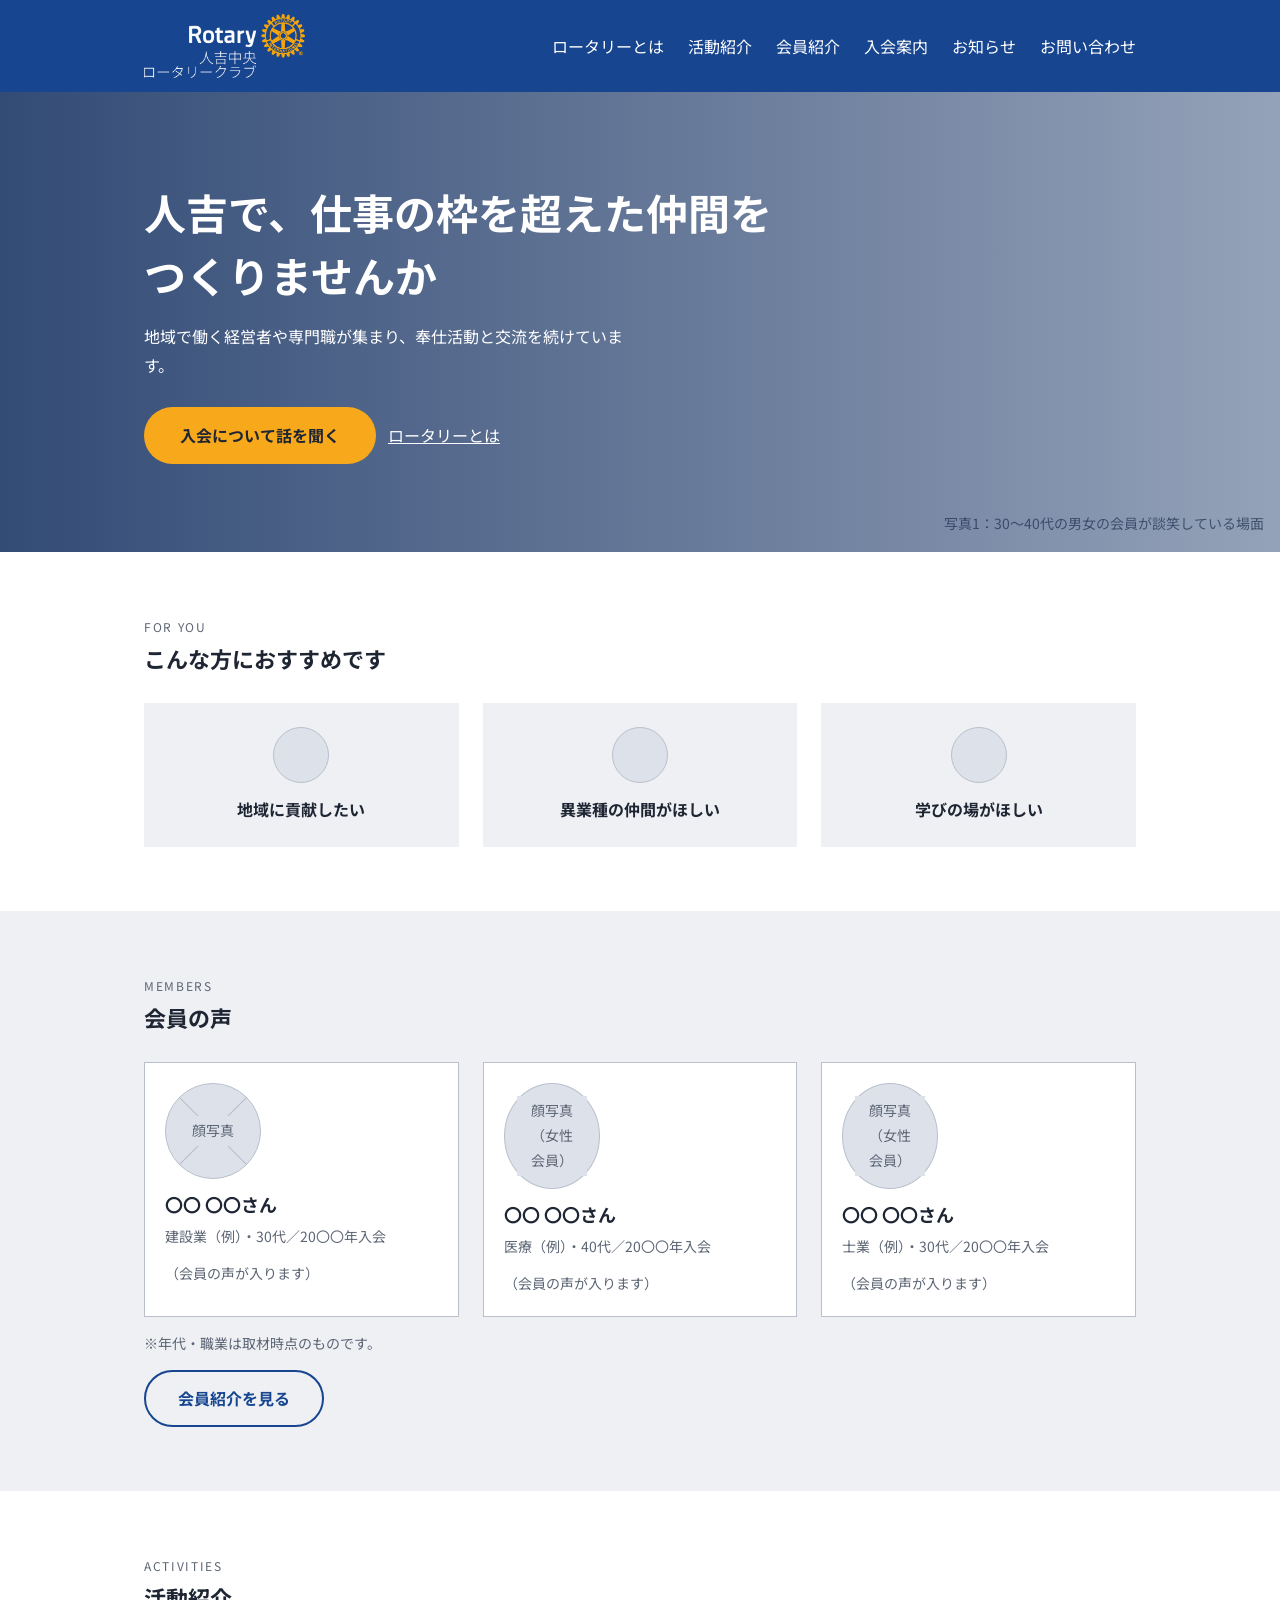
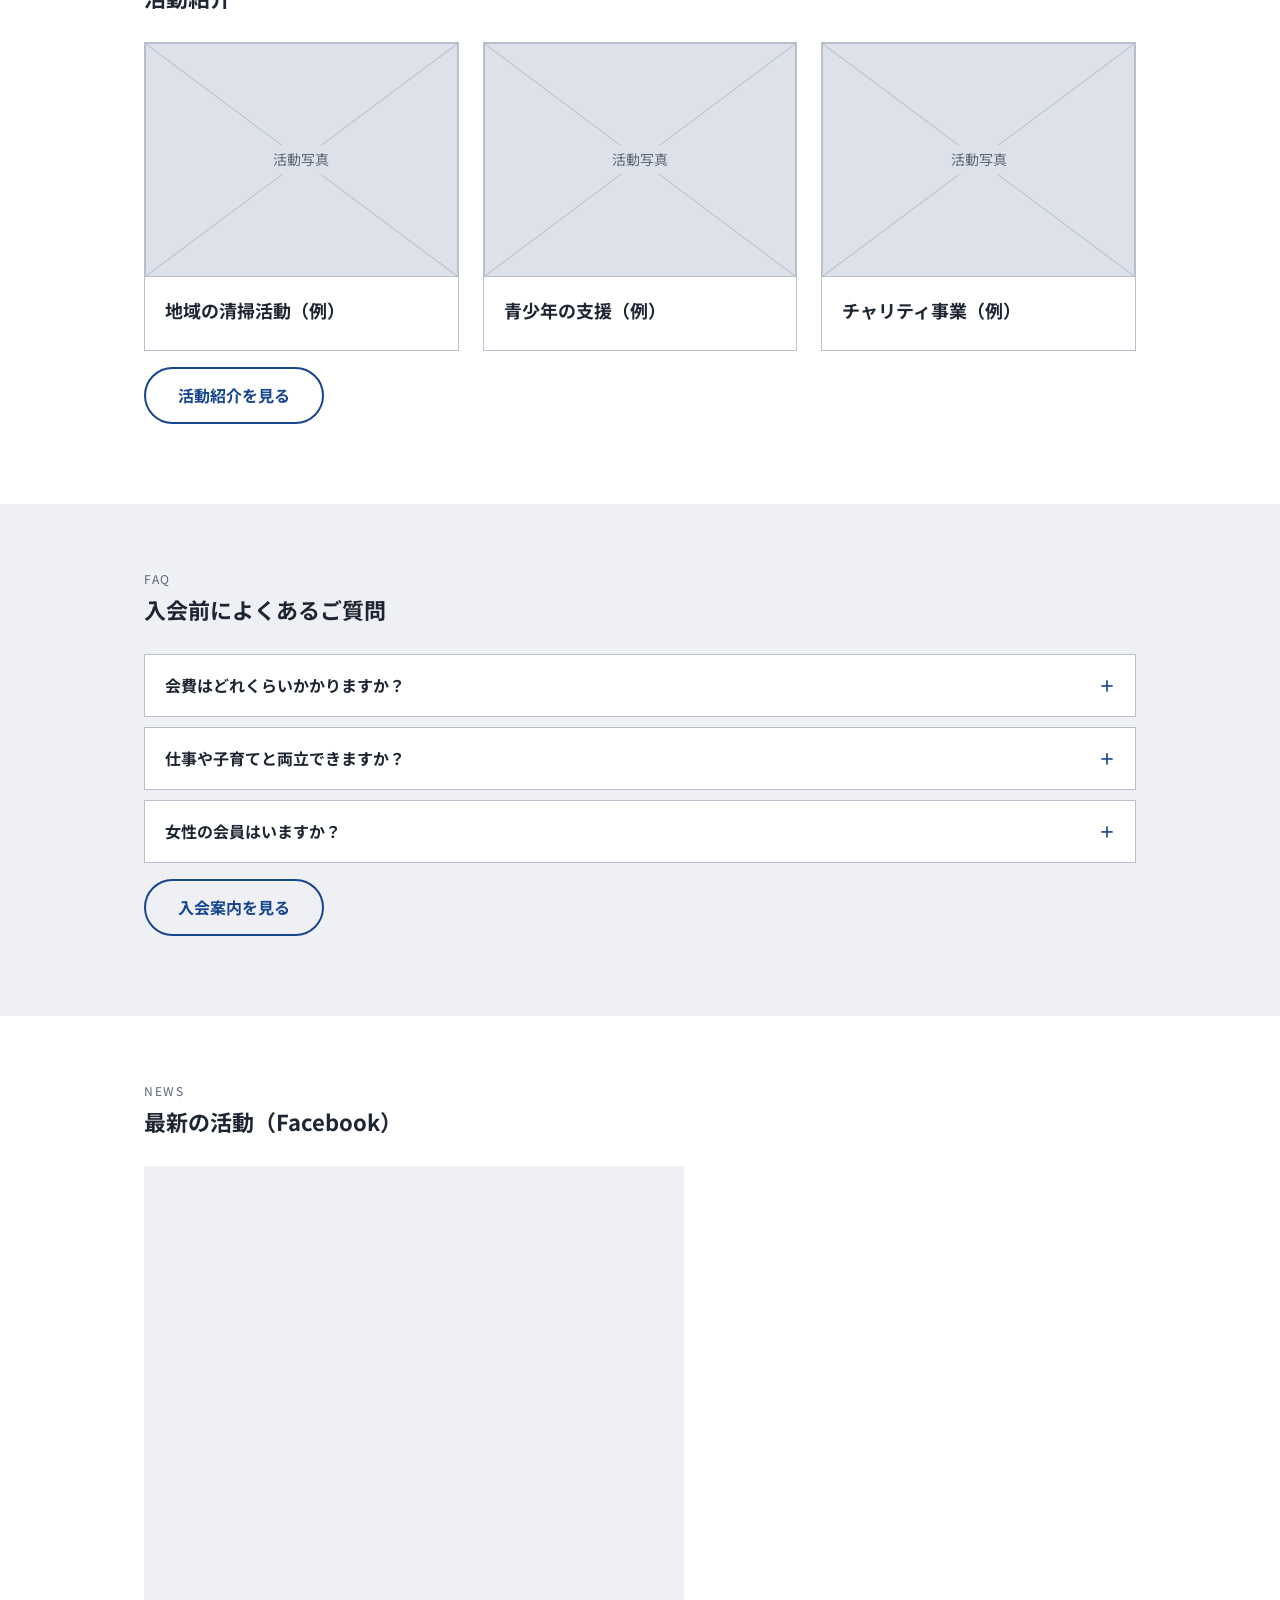
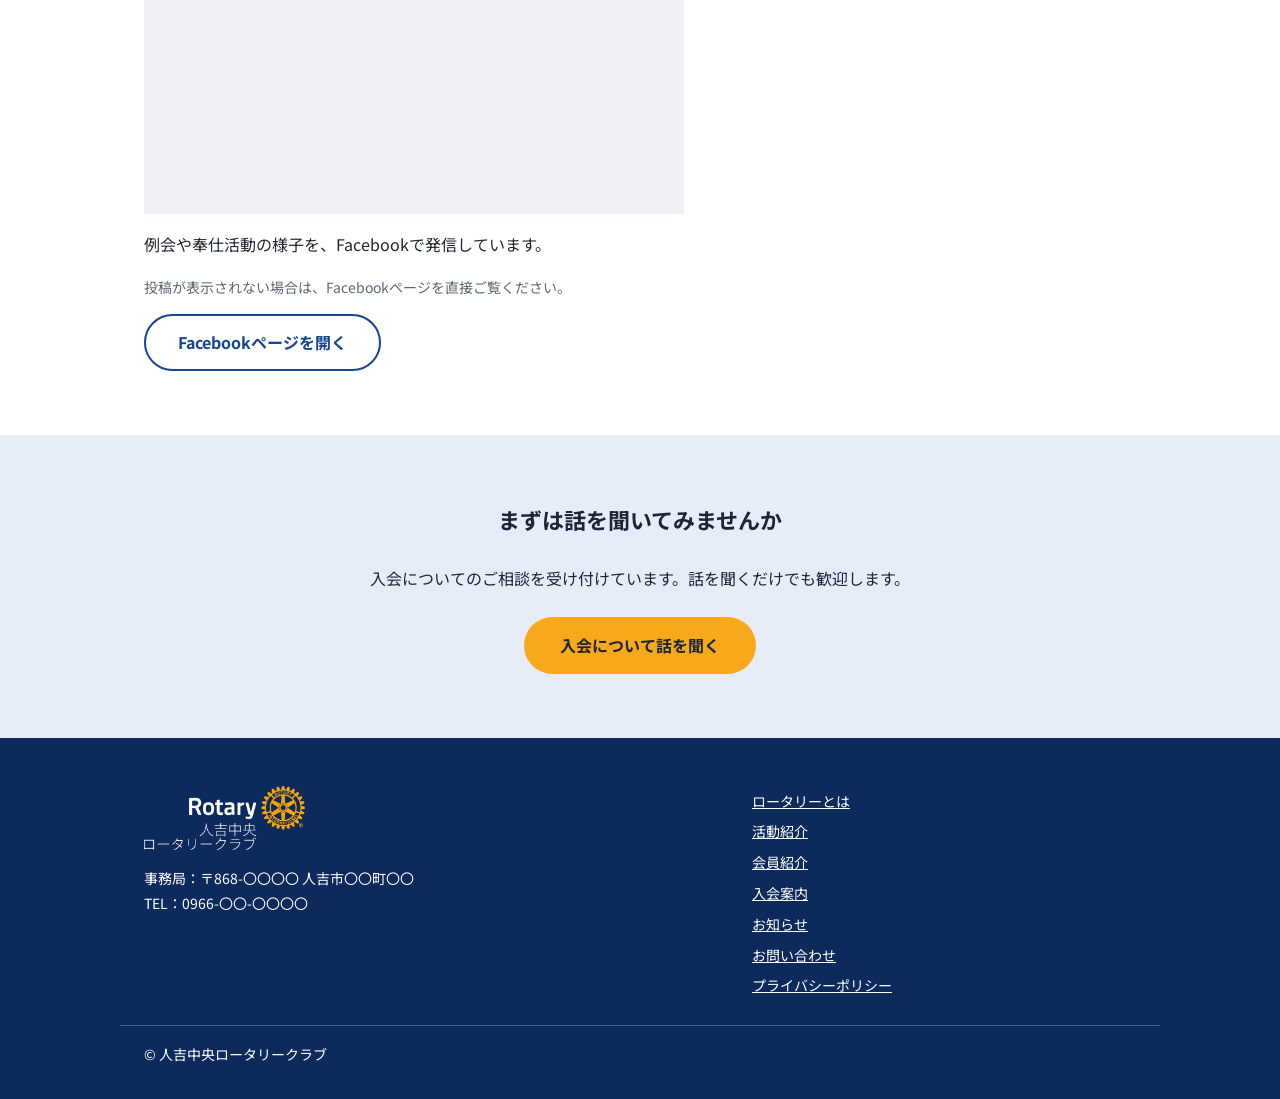
==== hitoyoshi-rotary-site/index.html @ 7cb8c3c6 "Add files via upload" ====
<!DOCTYPE html>
<html lang="ja"><head><meta charset="utf-8"><meta name="viewport" content="width=device-width, initial-scale=1">
<title>人吉で、仕事の枠を超えた仲間を｜人吉中央ロータリークラブ</title>
<link rel="preconnect" href="https://fonts.googleapis.com"><link rel="preconnect" href="https://fonts.gstatic.com" crossorigin>
<link href="https://fonts.googleapis.com/css2?family=Noto+Sans+JP:wght@400;500;700&display=swap" rel="stylesheet">
<link rel="stylesheet" href="css/style.css"></head>
<body class="hs">
<header><div class="wrap"><a class="logo" href="index.html" aria-label="人吉中央ロータリークラブ トップへ"><img src="assets/logo.png" alt="人吉中央ロータリークラブ（Rotary）"></a>
<button class="mb" aria-expanded="false" aria-controls="gn">メニュー</button>
<nav class="gnav" id="gn" aria-label="メインメニュー"><ul><li><a href="about.html">ロータリーとは</a></li><li><a href="activities.html">活動紹介</a></li><li><a href="members.html">会員紹介</a></li><li><a href="join.html">入会案内</a></li><li><a href="news.html">お知らせ</a></li><li><a href="contact.html">お問い合わせ</a></li></ul></nav></div></header>
<main>
<section class="hero" style="padding:0"><div class="slide on" role="img" aria-label="写真1：30〜40代の男女の会員が談笑している場面">写真1：30〜40代の男女の会員が談笑している場面</div><div class="slide" role="img" aria-label="写真2：地域の奉仕活動に取り組む会員">写真2：地域の奉仕活動に取り組む会員</div><div class="slide" role="img" aria-label="写真3：女性会員が例会で話している場面">写真3：女性会員が例会で話している場面</div><div class="wrap"><h1>人吉で、仕事の枠を超えた仲間をつくりませんか</h1><p>地域で働く経営者や専門職が集まり、奉仕活動と交流を続けています。</p><a class="btn" href="contact.html">入会について話を聞く</a><a class="lk" href="about.html">ロータリーとは</a></div></section>
<section><div class="wrap"><p class="lb">FOR YOU</p><h2>こんな方におすすめです</h2><div class="grid g3 tc"><div class="box"><span class="ico" aria-hidden="true"></span><b>地域に貢献したい</b></div><div class="box"><span class="ico" aria-hidden="true"></span><b>異業種の仲間がほしい</b></div><div class="box"><span class="ico" aria-hidden="true"></span><b>学びの場がほしい</b></div></div></div></section>
<section class="alt"><div class="wrap"><p class="lb">MEMBERS</p><h2>会員の声</h2><div class="grid g3"><article class="card"><div class="in"><div style="width:96px;margin-bottom:12px"><div class="ph sq" role="img" aria-label="顔写真"><span>顔写真</span></div></div><h3>〇〇 〇〇さん</h3><p class="sub" style="margin:0 0 12px">建設業（例）・30代／20〇〇年入会</p><p class="sub" style="margin:0">（会員の声が入ります）</p></div></article><article class="card"><div class="in"><div style="width:96px;margin-bottom:12px"><div class="ph sq" role="img" aria-label="顔写真（女性会員）"><span>顔写真（女性会員）</span></div></div><h3>〇〇 〇〇さん</h3><p class="sub" style="margin:0 0 12px">医療（例）・40代／20〇〇年入会</p><p class="sub" style="margin:0">（会員の声が入ります）</p></div></article><article class="card"><div class="in"><div style="width:96px;margin-bottom:12px"><div class="ph sq" role="img" aria-label="顔写真（女性会員）"><span>顔写真（女性会員）</span></div></div><h3>〇〇 〇〇さん</h3><p class="sub" style="margin:0 0 12px">士業（例）・30代／20〇〇年入会</p><p class="sub" style="margin:0">（会員の声が入ります）</p></div></article></div><p class="sub">※年代・職業は取材時点のものです。</p><a class="btn2" href="members.html">会員紹介を見る</a></div></section>
<section><div class="wrap"><p class="lb">ACTIVITIES</p><h2>活動紹介</h2><div class="grid g3"><article class="card"><div class="ph " role="img" aria-label="活動写真"><span>活動写真</span></div><div class="in"><h3>地域の清掃活動（例）</h3></div></article><article class="card"><div class="ph " role="img" aria-label="活動写真"><span>活動写真</span></div><div class="in"><h3>青少年の支援（例）</h3></div></article><article class="card"><div class="ph " role="img" aria-label="活動写真"><span>活動写真</span></div><div class="in"><h3>チャリティ事業（例）</h3></div></article></div><p><a class="btn2" href="activities.html">活動紹介を見る</a></p></div></section>
<section class="alt"><div class="wrap"><p class="lb">FAQ</p><h2>入会前によくあるご質問</h2><details><summary>会費はどれくらいかかりますか？</summary><p>金額は<a href="join.html">入会案内</a>にまとめています。最新の金額は、お問い合わせください。</p></details><details><summary>仕事や子育てと両立できますか？</summary><p>例会は月3回以上、水曜日の12:30からです。ご家庭や仕事の都合で欠席される方もいます。（クラブに要確認）</p></details><details><summary>女性の会員はいますか？</summary><p>はい、在籍しています。</p></details><p><a class="btn2" href="join.html">入会案内を見る</a></p></div></section>
<section><div class="wrap"><p class="lb">NEWS</p><h2>最新の活動（Facebook）</h2><div class="box" style="max-width:540px"><iframe title="人吉中央ロータリークラブのFacebook投稿" loading="lazy" src="https://www.facebook.com/plugins/page.php?href=https%3A%2F%2Fwww.facebook.com%2Fhitoyoshi.chuo.rc%2F&tabs=timeline&width=500&height=600&small_header=true&adapt_container_width=true&hide_cover=false&show_facepile=false&locale=ja_JP" width="500" height="600" style="border:0;width:100%;max-width:500px;height:600px;display:block;margin:0 auto" scrolling="no" allow="autoplay; clipboard-write; encrypted-media; picture-in-picture; web-share"></iframe></div><p>例会や奉仕活動の様子を、Facebookで発信しています。</p><p class="sub">投稿が表示されない場合は、Facebookページを直接ご覧ください。</p><a class="btn2" href="https://www.facebook.com/hitoyoshi.chuo.rc/" target="_blank" rel="noopener">Facebookページを開く</a></div></section>
<section class="cta"><div class="wrap"><h2>まずは話を聞いてみませんか</h2><p>入会についてのご相談を受け付けています。話を聞くだけでも歓迎します。</p><a class="btn" href="contact.html">入会について話を聞く</a></div></section>
</main>
<footer><div class="wrap"><div><img src="assets/logo.png" alt="人吉中央ロータリークラブ（Rotary）">事務局：〒868-〇〇〇〇 人吉市〇〇町〇〇<br>TEL：0966-〇〇-〇〇〇〇</div>
<ul><li><a href="about.html">ロータリーとは</a></li><li><a href="activities.html">活動紹介</a></li><li><a href="members.html">会員紹介</a></li><li><a href="join.html">入会案内</a></li><li><a href="news.html">お知らせ</a></li><li><a href="contact.html">お問い合わせ</a></li><li><a href="privacy.html">プライバシーポリシー</a></li></ul></div>
<div class="cp">© 人吉中央ロータリークラブ</div></footer>
<div class="fx"><a class="btn" href="contact.html">入会について話を聞く</a></div>
<script src="js/main.js"></script></body></html>
---- hitoyoshi-rotary-site/css/style.css ----
:root{--blue:#17458F;--navy:#0D2A5C;--gold:#F7A81B;--lblue:#E6EDF8;--lgray:#EEF0F4;--gray:#DDE2EA;--line:#B9C0CC;--ink:#1F2633;--sub:#5D6675;
--f:"Noto Sans JP","Hiragino Sans","Yu Gothic",Meiryo,sans-serif;box-sizing:border-box}
*,*::before,*::after{box-sizing:border-box}
html{scroll-behavior:smooth}
body{margin:0;font:16px/1.8 var(--f);color:var(--ink);background:#fff;padding-bottom:env(safe-area-inset-bottom,0px)}
a{color:var(--blue)}img{max-width:100%}
:focus-visible{outline:3px solid var(--blue);outline-offset:3px}
header :focus-visible,footer :focus-visible,.hero :focus-visible{outline-color:#fff}
.wrap{max-width:1040px;margin:0 auto;padding:0 24px}
h1,h2,h3{line-height:1.5;margin:0}
.lb{font-size:12px;letter-spacing:.14em;color:var(--sub);margin:0}
.sub{font-size:14px;color:var(--sub)}
/* header */
header{background:var(--blue);color:#fff;position:sticky;top:0;z-index:20;padding-top:env(safe-area-inset-top,0px)}
header .wrap{display:flex;align-items:center;justify-content:space-between;gap:16px;padding-top:14px;padding-bottom:14px}
.logo img{display:block;height:64px;width:auto}
nav.gnav ul{display:flex;gap:4px 24px;list-style:none;margin:0;padding:0}
nav.gnav a{color:#fff;text-decoration:none;padding:6px 0;border-bottom:2px solid transparent}
nav.gnav a:hover,nav.gnav a[aria-current]{border-bottom-color:var(--gold)}
.mb{display:none;background:none;border:1px solid #fff;color:#fff;font:inherit;font-size:14px;padding:6px 14px;border-radius:4px;cursor:pointer}
@media(max-width:860px){.mb{display:block}nav.gnav{display:none;position:absolute;left:0;right:0;top:100%;background:var(--blue);padding:8px 24px 20px;border-top:1px solid rgba(255,255,255,.3)}nav.gnav.open{display:block}nav.gnav ul{flex-direction:column}nav.gnav a{display:block;padding:12px 0}.logo img{height:56px}}
/* buttons：塗りのゴールドはお問い合わせボタン専用 */
.btn{display:inline-block;background:var(--gold);color:var(--ink);font-weight:700;text-decoration:none;padding:14px 36px;border-radius:999px;border:2px solid var(--gold);border:0;font-family:inherit;font-size:16px;cursor:pointer}
.btn:hover{background:#fff;box-shadow:inset 0 0 0 2px var(--blue);color:var(--blue)}
.btn2{display:inline-block;border:2px solid var(--blue);color:var(--blue);font-weight:700;text-decoration:none;padding:12px 32px;border-radius:999px}
.btn2:hover{background:var(--blue);color:#fff}
/* sections */
section{padding:64px 0}
section h2{font-size:20px;margin:4px 0 28px}
.alt{background:var(--lgray)}
@media(min-width:861px){section h2{font-size:22px}}
.ph{aspect-ratio:4/3;background:var(--gray);border:1px solid var(--line);display:grid;place-items:center;text-align:center;color:var(--sub);font-size:14px;padding:12px;background-image:linear-gradient(to top right,transparent calc(50% - 1px),var(--line) 50%,transparent calc(50% + 1px)),linear-gradient(to bottom right,transparent calc(50% - 1px),var(--line) 50%,transparent calc(50% + 1px))}
.ph span{background:var(--gray);padding:2px 10px}
.ph.sq{aspect-ratio:1/1;border-radius:50%}
.grid{display:grid;gap:24px}.g3{grid-template-columns:repeat(3,1fr)}.g2{grid-template-columns:1fr 1fr}.g4{grid-template-columns:repeat(4,1fr)}
@media(max-width:860px){.g3,.g4{grid-template-columns:1fr}.g2{grid-template-columns:1fr}}
.card{background:#fff;border:1px solid var(--line)}
.card .in{padding:20px}
.card h3{font-size:18px;margin:0 0 6px}
.box{background:var(--lgray);padding:24px}
.ico{display:block;width:56px;height:56px;border-radius:50%;background:var(--gray);border:1px solid var(--line);margin:0 auto 12px}
.tc{text-align:center}
.chips{display:flex;flex-wrap:wrap;gap:10px;list-style:none;padding:0;margin:0}
.chips li{border:1px solid var(--line);border-radius:999px;padding:4px 16px;font-size:14px;background:#fff}
/* hero */
.hero{position:relative;color:#fff;min-height:460px;display:grid;align-items:center;overflow:hidden;background:var(--navy)}
.slide{position:absolute;inset:0;opacity:0;transition:opacity 1s;background:var(--gray);display:grid;place-items:end end;padding:16px;color:var(--sub);font-size:14px}
.slide.on{opacity:1}
.hero::after{content:"";position:absolute;inset:0;background:linear-gradient(90deg,rgba(13,42,92,.82),rgba(13,42,92,.35))}
.hero .wrap{width:100%;position:relative;z-index:2;padding-top:56px;padding-bottom:56px}
.hero h1{font-size:clamp(26px,5vw,42px);max-width:15em}
.hero p{max-width:30em;margin:16px 0 28px}
.hero .lk{margin-left:12px;color:#fff;text-decoration:underline}
/* sub page */
.pt{background:var(--lblue);padding:40px 0}
.crumb{font-size:14px;color:var(--sub);margin-bottom:8px}.crumb a{color:var(--sub)}
.pt h1{font-size:24px;color:var(--blue)}
.pt p{margin:8px 0 0;color:var(--sub)}
@media(min-width:861px){.pt h1{font-size:32px}}
.cta{background:var(--lblue);text-align:center}
.cta p{margin:0 0 24px}
/* faq */
details{border:1px solid var(--line);background:#fff;margin:0 0 10px}
summary{cursor:pointer;font-weight:700;padding:16px 20px;list-style:none;display:flex;justify-content:space-between;gap:12px}
summary::-webkit-details-marker{display:none}
summary::after{content:"＋";color:var(--blue)}details[open] summary::after{content:"－"}
details p{margin:0;padding:0 20px 18px;color:var(--ink)}
/* table */
table{width:100%;border-collapse:collapse;background:#fff}
th,td{border:1px solid var(--line);padding:14px 16px;text-align:left;vertical-align:top}
th{background:var(--lgray);width:9em;font-weight:700;color:var(--sub)}
@media(max-width:600px){th,td{display:block;width:auto}th{border-bottom:0}}
/* history / test */
.tl{border-left:3px solid var(--blue);padding-left:20px;margin:0;list-style:none}
.tl li{margin:0 0 20px}.tl b{color:var(--blue);display:block}
.test{background:var(--blue);color:#fff;padding:28px;border-radius:4px}
.test ol{margin:12px 0 0;padding-left:1.4em;font-size:18px}
/* form */
.fm{max-width:520px}
.fm label{display:block;font-weight:700;margin:0 0 24px}
.fm em{font-style:normal;font-size:12px;margin-left:8px;padding:2px 8px;border-radius:3px;vertical-align:2px}
.fm em.r{background:var(--blue);color:#fff}.fm em.o{background:var(--gray);color:var(--ink)}
.fm input,.fm select,.fm textarea{display:block;width:100%;margin-top:8px;padding:12px 14px;border:1px solid var(--line);border-radius:4px;font:inherit;font-size:16px;font-weight:400;background:#fff}
.fm textarea{min-height:180px}
.fm .note{font-size:14px;color:var(--sub);margin:-8px 0 24px}
/* footer */
footer{background:var(--navy);color:#fff;padding:48px 0 32px;font-size:14px}
footer .wrap{display:grid;grid-template-columns:1.5fr 1fr;gap:32px}
footer img{height:64px;width:auto;display:block;margin-bottom:16px}
footer a{color:#fff}footer ul{list-style:none;margin:0;padding:0;line-height:2.2}
.cp{max-width:1040px;margin:24px auto 0;padding:16px 24px 0;border-top:1px solid rgba(255,255,255,.25)}
@media(max-width:860px){footer .wrap{grid-template-columns:1fr}body.hs{padding-bottom:80px}}
/* sticky(mobile) */
.fx{display:none}
@media(max-width:860px){.fx{display:block;position:fixed;left:0;right:0;bottom:0;z-index:15;background:#fff;border-top:1px solid var(--line);padding:10px 16px calc(10px + env(safe-area-inset-bottom,0px))}.fx .btn{display:block;text-align:center}}
@media(prefers-reduced-motion:reduce){*{transition:none!important;scroll-behavior:auto!important}}
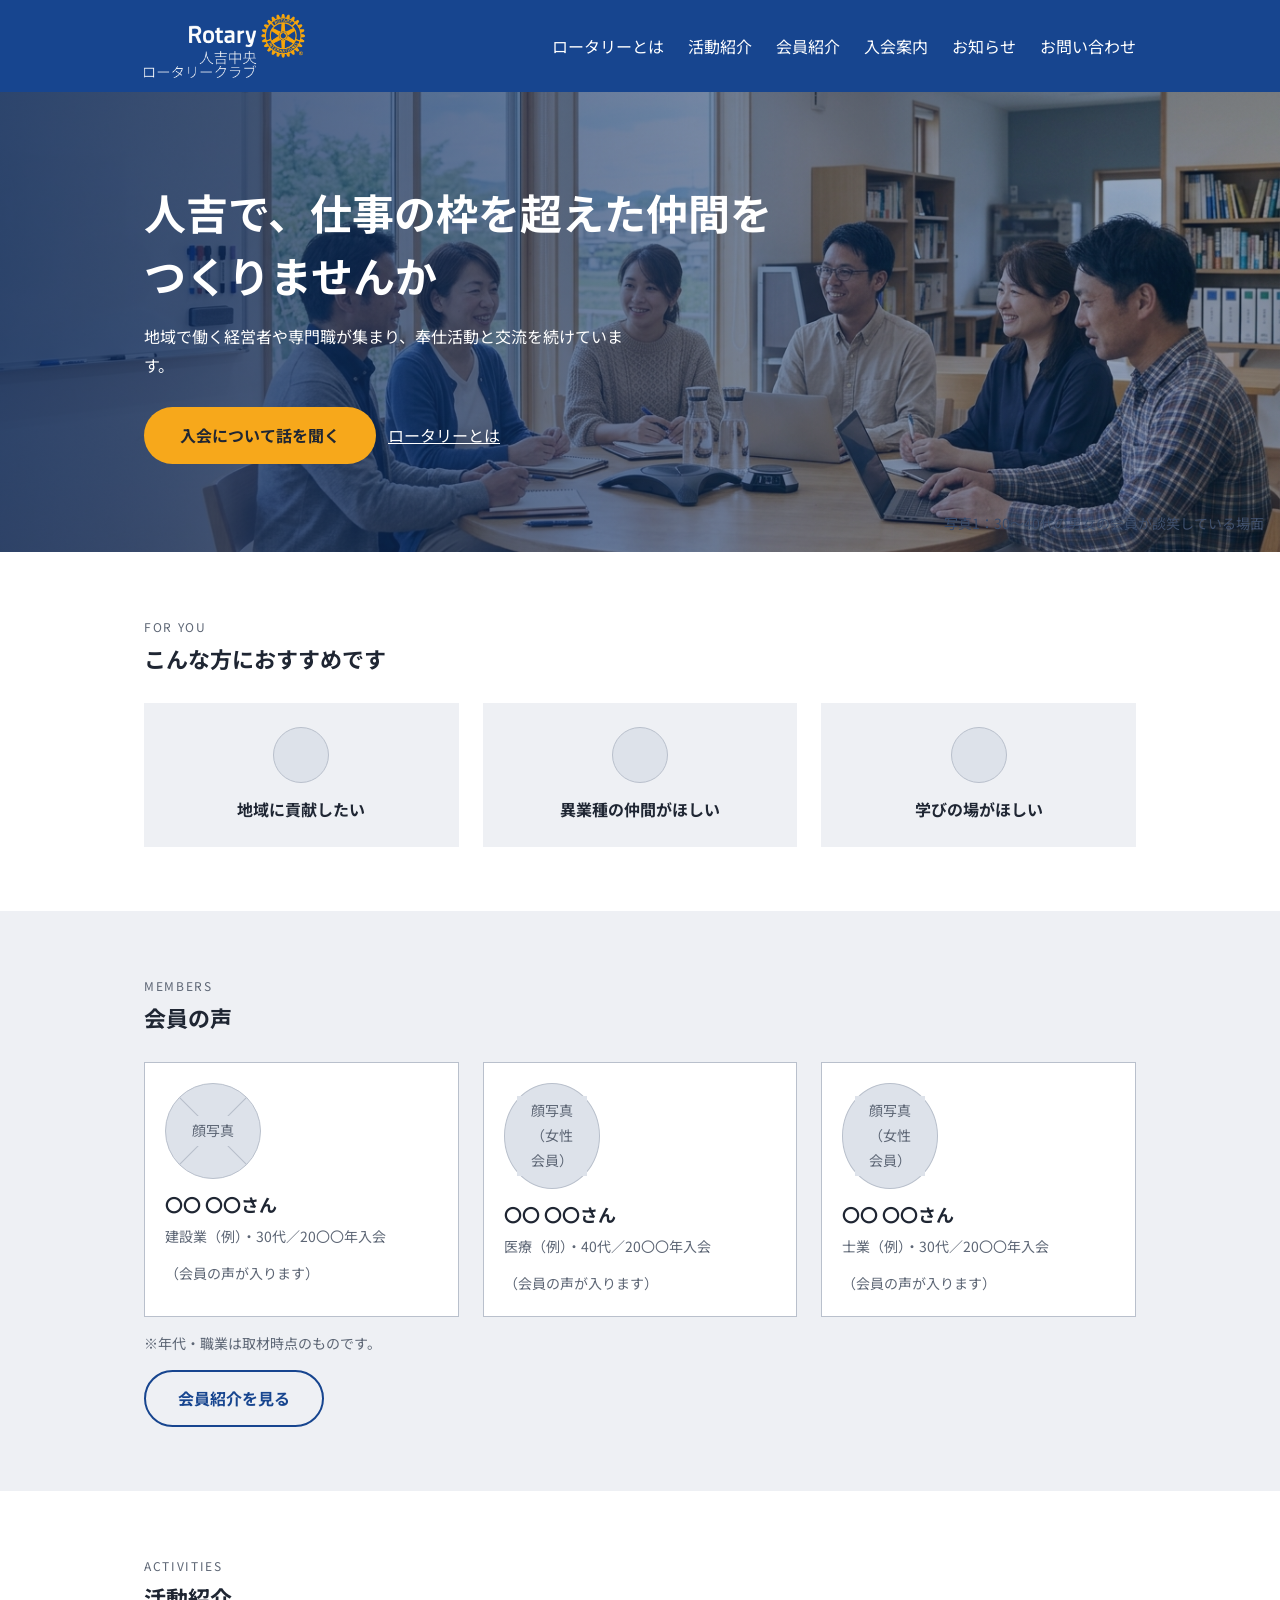
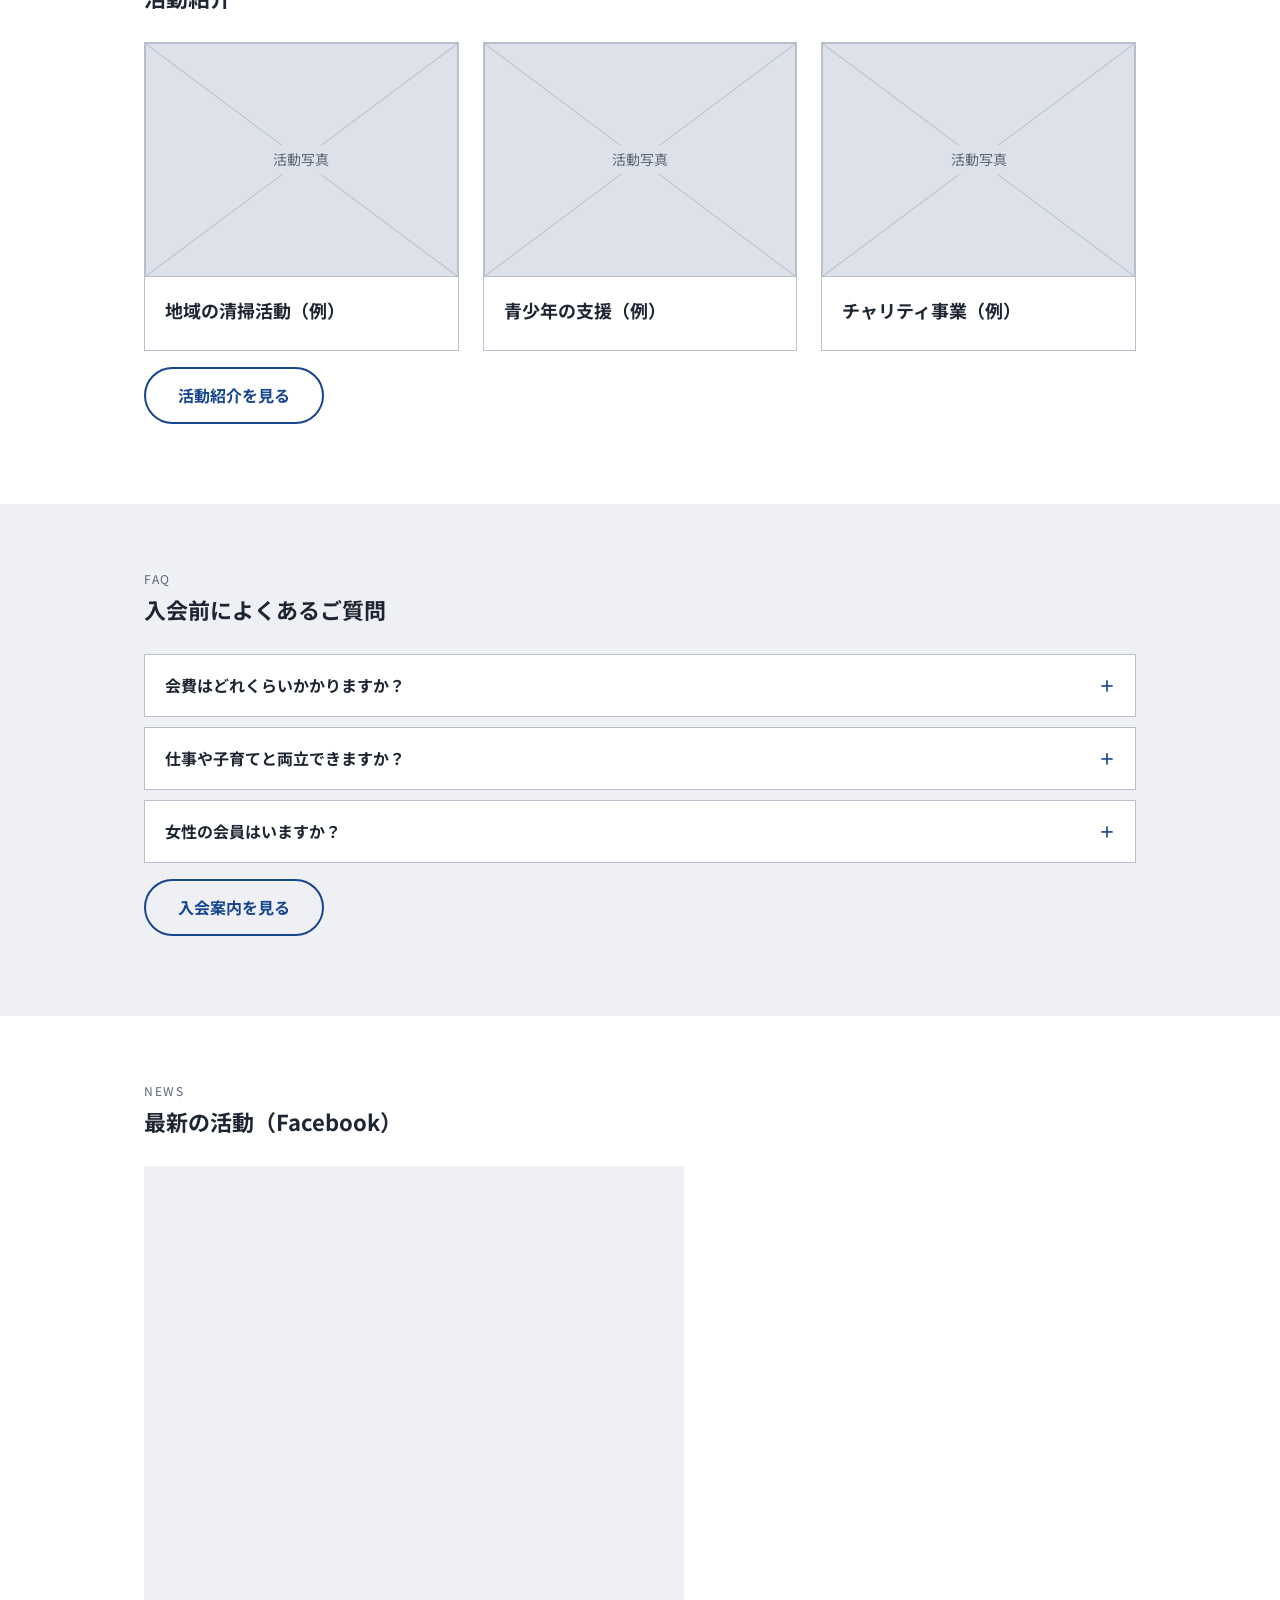
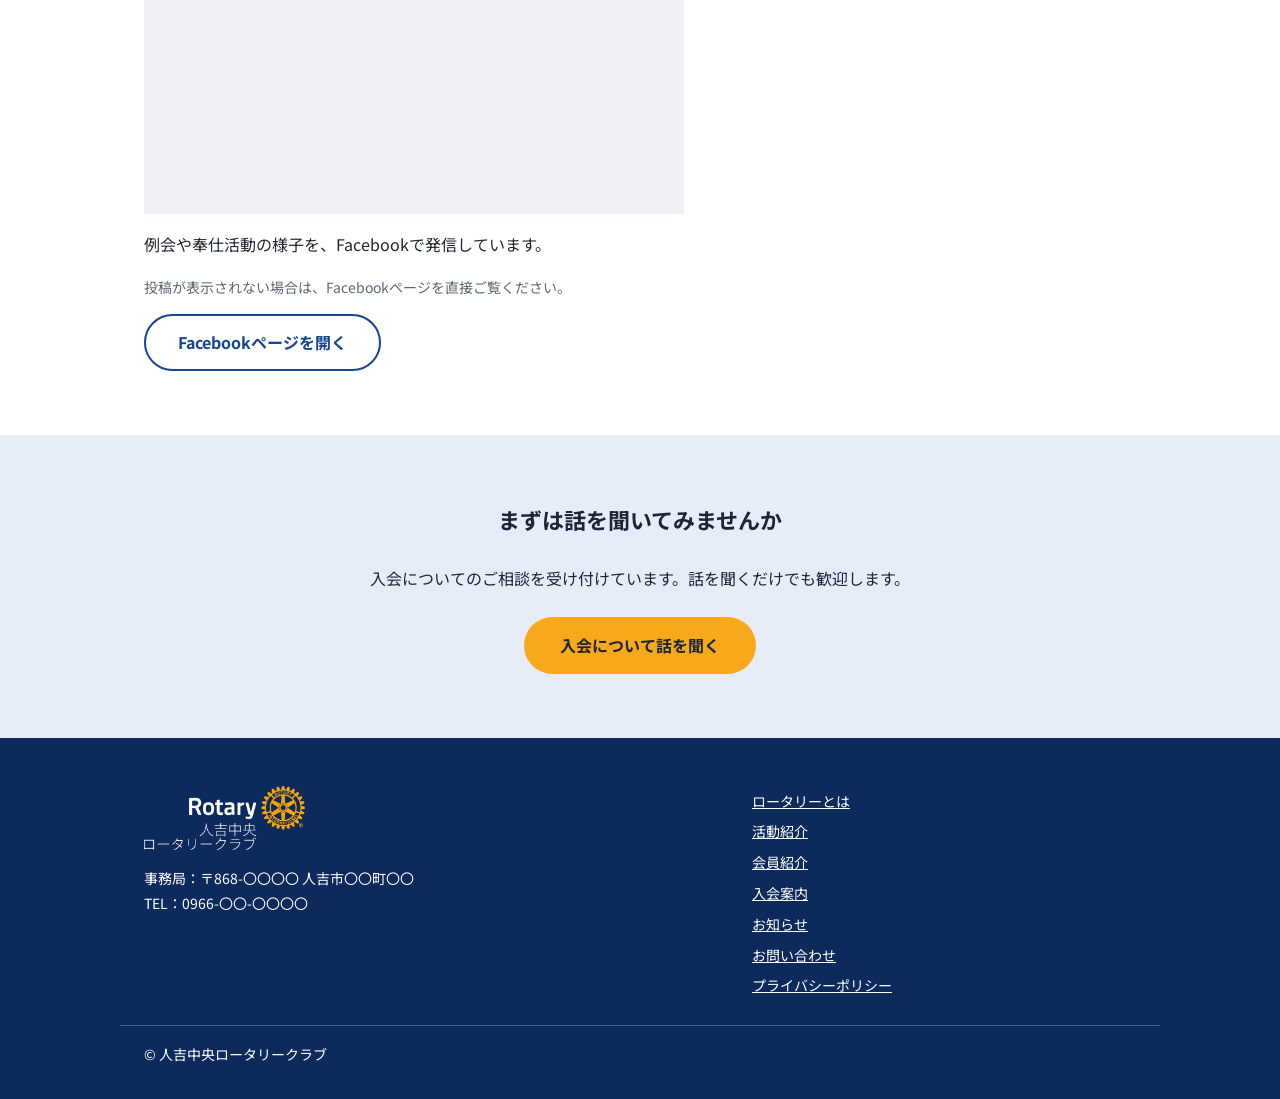
==== commit a32e8a45: "トップページの切り替わる画像3枚とその表示" ====
--- a/hitoyoshi-rotary-site/index.html
+++ b/hitoyoshi-rotary-site/index.html
@@ -9,7 +9,7 @@
 <button class="mb" aria-expanded="false" aria-controls="gn">メニュー</button>
 <nav class="gnav" id="gn" aria-label="メインメニュー"><ul><li><a href="about.html">ロータリーとは</a></li><li><a href="activities.html">活動紹介</a></li><li><a href="members.html">会員紹介</a></li><li><a href="join.html">入会案内</a></li><li><a href="news.html">お知らせ</a></li><li><a href="contact.html">お問い合わせ</a></li></ul></nav></div></header>
 <main>
-<section class="hero" style="padding:0"><div class="slide on" role="img" aria-label="写真1：30〜40代の男女の会員が談笑している場面">写真1：30〜40代の男女の会員が談笑している場面</div><div class="slide" role="img" aria-label="写真2：地域の奉仕活動に取り組む会員">写真2：地域の奉仕活動に取り組む会員</div><div class="slide" role="img" aria-label="写真3：女性会員が例会で話している場面">写真3：女性会員が例会で話している場面</div><div class="wrap"><h1>人吉で、仕事の枠を超えた仲間をつくりませんか</h1><p>地域で働く経営者や専門職が集まり、奉仕活動と交流を続けています。</p><a class="btn" href="contact.html">入会について話を聞く</a><a class="lk" href="about.html">ロータリーとは</a></div></section>
+<section class="hero" style="padding:0"><div class="slide on" role="img" aria-label="写真1：30〜40代の男女の会員が談笑している場面" style="background-image:url('assets/image1_sample.jpg');background-size:cover;background-position:center">写真1：30〜40代の男女の会員が談笑している場面</div><div class="slide" role="img" aria-label="写真2：地域の奉仕活動に取り組む会員" style="background-image:url('assets/image2_sample.jpg');background-size:cover;background-position:center">写真2：地域の奉仕活動に取り組む会員</div><div class="slide" role="img" aria-label="写真3：女性会員が例会で話している場面" style="background-image:url('assets/image3_sample.jpg');background-size:cover;background-position:center">写真3：女性会員が例会で話している場面</div><div class="wrap"><h1>人吉で、仕事の枠を超えた仲間をつくりませんか</h1><p>地域で働く経営者や専門職が集まり、奉仕活動と交流を続けています。</p><a class="btn" href="contact.html">入会について話を聞く</a><a class="lk" href="about.html">ロータリーとは</a></div></section>
 <section><div class="wrap"><p class="lb">FOR YOU</p><h2>こんな方におすすめです</h2><div class="grid g3 tc"><div class="box"><span class="ico" aria-hidden="true"></span><b>地域に貢献したい</b></div><div class="box"><span class="ico" aria-hidden="true"></span><b>異業種の仲間がほしい</b></div><div class="box"><span class="ico" aria-hidden="true"></span><b>学びの場がほしい</b></div></div></div></section>
 <section class="alt"><div class="wrap"><p class="lb">MEMBERS</p><h2>会員の声</h2><div class="grid g3"><article class="card"><div class="in"><div style="width:96px;margin-bottom:12px"><div class="ph sq" role="img" aria-label="顔写真"><span>顔写真</span></div></div><h3>〇〇 〇〇さん</h3><p class="sub" style="margin:0 0 12px">建設業（例）・30代／20〇〇年入会</p><p class="sub" style="margin:0">（会員の声が入ります）</p></div></article><article class="card"><div class="in"><div style="width:96px;margin-bottom:12px"><div class="ph sq" role="img" aria-label="顔写真（女性会員）"><span>顔写真（女性会員）</span></div></div><h3>〇〇 〇〇さん</h3><p class="sub" style="margin:0 0 12px">医療（例）・40代／20〇〇年入会</p><p class="sub" style="margin:0">（会員の声が入ります）</p></div></article><article class="card"><div class="in"><div style="width:96px;margin-bottom:12px"><div class="ph sq" role="img" aria-label="顔写真（女性会員）"><span>顔写真（女性会員）</span></div></div><h3>〇〇 〇〇さん</h3><p class="sub" style="margin:0 0 12px">士業（例）・30代／20〇〇年入会</p><p class="sub" style="margin:0">（会員の声が入ります）</p></div></article></div><p class="sub">※年代・職業は取材時点のものです。</p><a class="btn2" href="members.html">会員紹介を見る</a></div></section>
 <section><div class="wrap"><p class="lb">ACTIVITIES</p><h2>活動紹介</h2><div class="grid g3"><article class="card"><div class="ph " role="img" aria-label="活動写真"><span>活動写真</span></div><div class="in"><h3>地域の清掃活動（例）</h3></div></article><article class="card"><div class="ph " role="img" aria-label="活動写真"><span>活動写真</span></div><div class="in"><h3>青少年の支援（例）</h3></div></article><article class="card"><div class="ph " role="img" aria-label="活動写真"><span>活動写真</span></div><div class="in"><h3>チャリティ事業（例）</h3></div></article></div><p><a class="btn2" href="activities.html">活動紹介を見る</a></p></div></section>
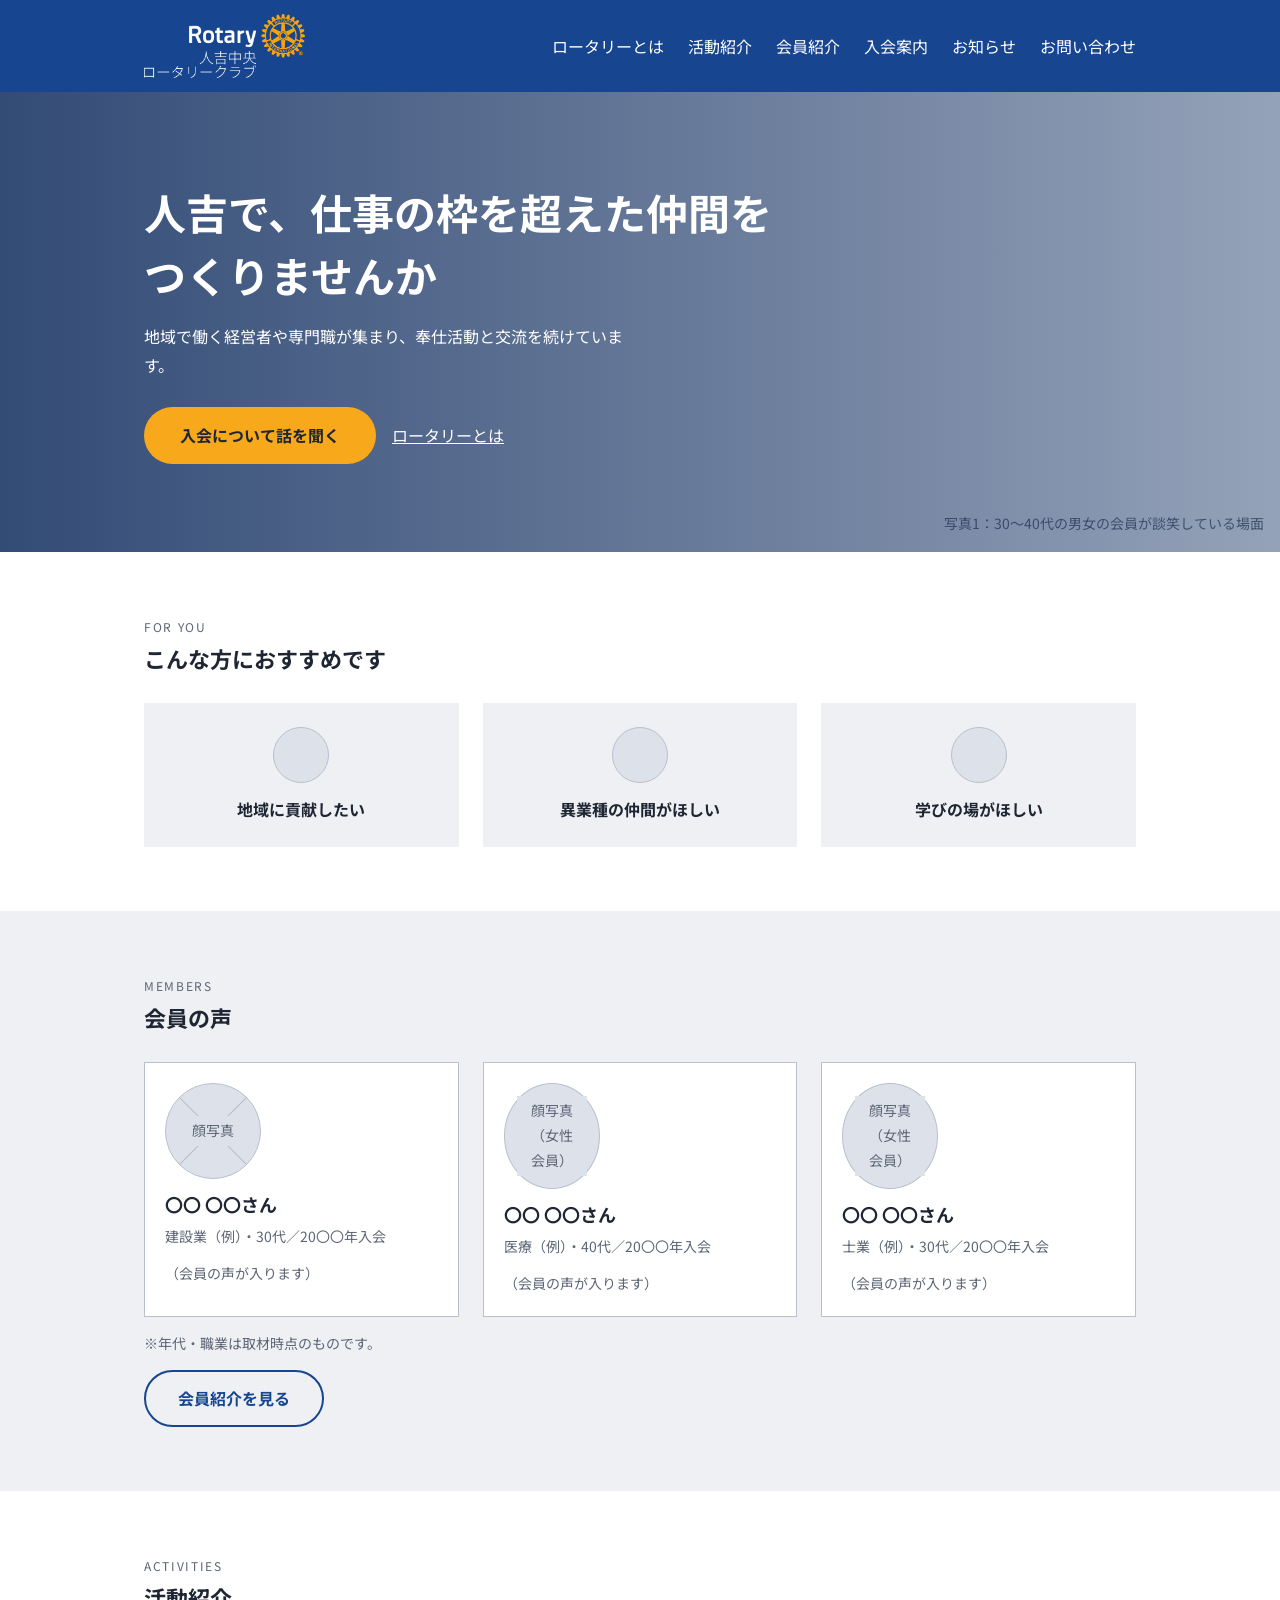
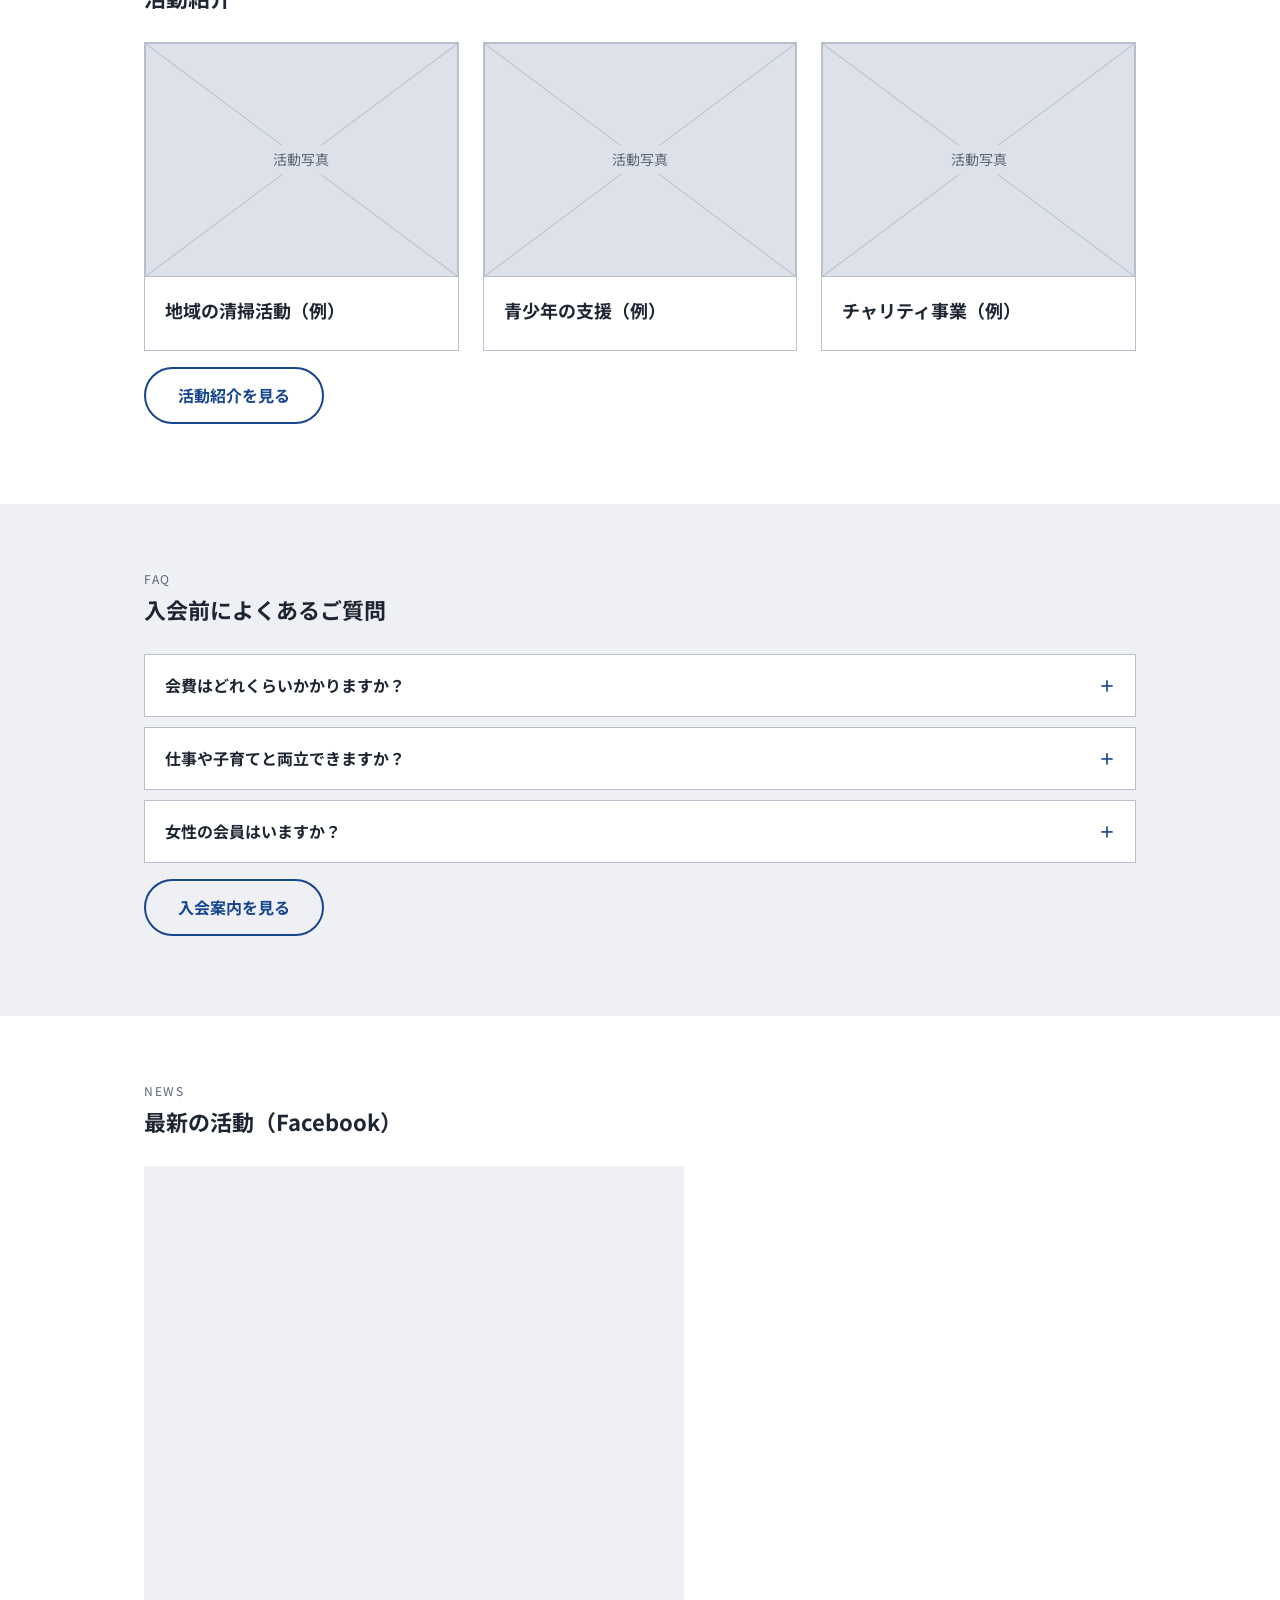
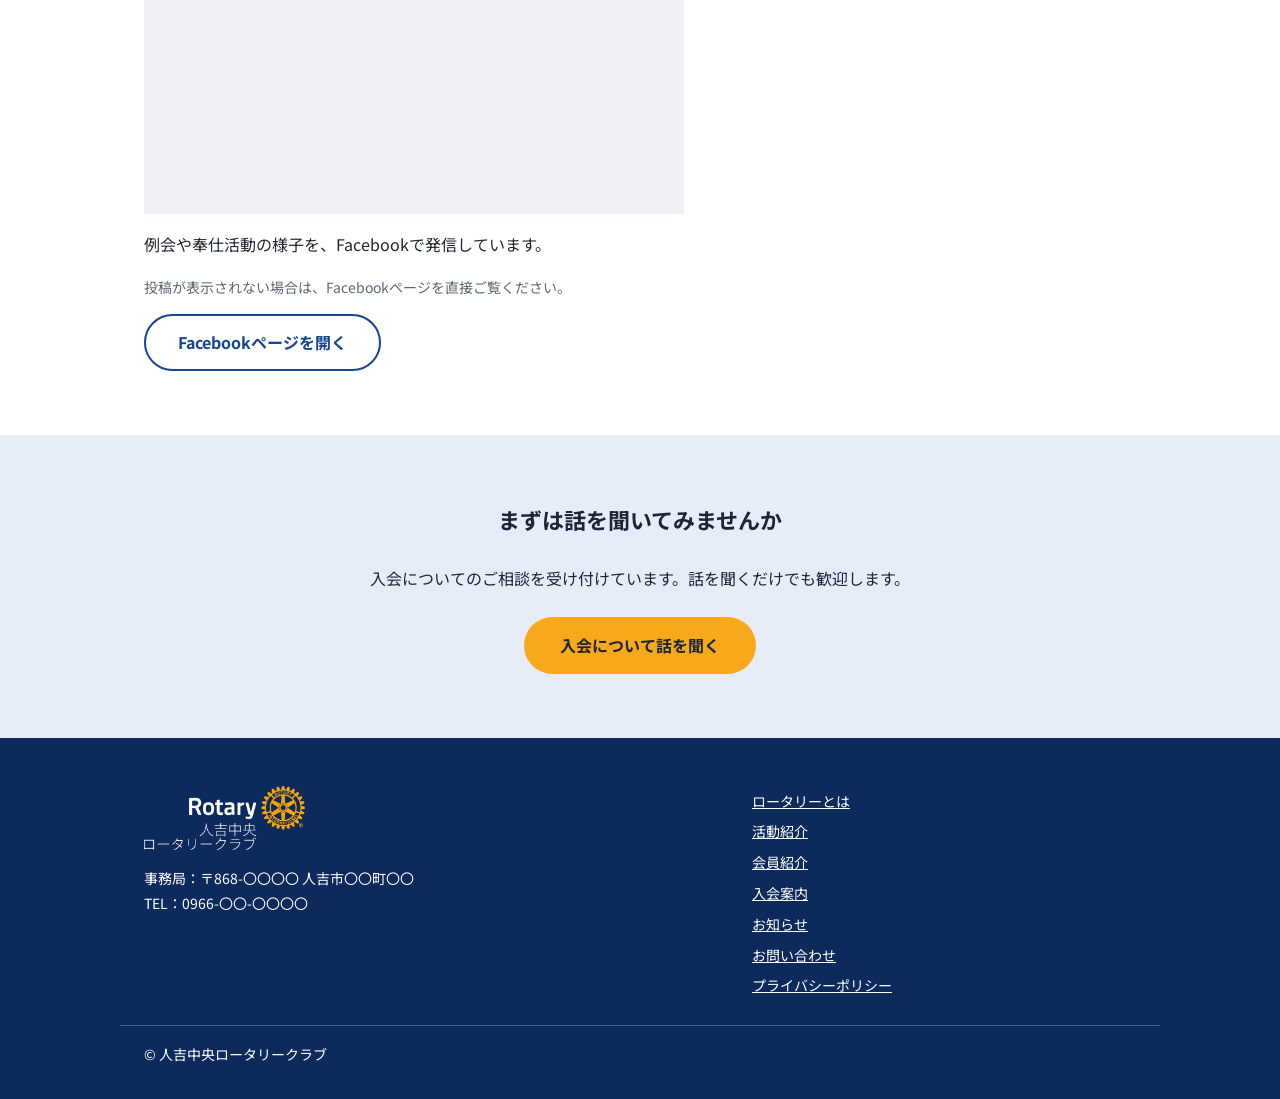
==== commit aa5022ef: "改行版" ====
--- a/hitoyoshi-rotary-site/index.html
+++ b/hitoyoshi-rotary-site/index.html
@@ -1,24 +1,200 @@
 <!DOCTYPE html>
-<html lang="ja"><head><meta charset="utf-8"><meta name="viewport" content="width=device-width, initial-scale=1">
-<title>人吉で、仕事の枠を超えた仲間を｜人吉中央ロータリークラブ</title>
-<link rel="preconnect" href="https://fonts.googleapis.com"><link rel="preconnect" href="https://fonts.gstatic.com" crossorigin>
-<link href="https://fonts.googleapis.com/css2?family=Noto+Sans+JP:wght@400;500;700&display=swap" rel="stylesheet">
-<link rel="stylesheet" href="css/style.css"></head>
-<body class="hs">
-<header><div class="wrap"><a class="logo" href="index.html" aria-label="人吉中央ロータリークラブ トップへ"><img src="assets/logo.png" alt="人吉中央ロータリークラブ（Rotary）"></a>
-<button class="mb" aria-expanded="false" aria-controls="gn">メニュー</button>
-<nav class="gnav" id="gn" aria-label="メインメニュー"><ul><li><a href="about.html">ロータリーとは</a></li><li><a href="activities.html">活動紹介</a></li><li><a href="members.html">会員紹介</a></li><li><a href="join.html">入会案内</a></li><li><a href="news.html">お知らせ</a></li><li><a href="contact.html">お問い合わせ</a></li></ul></nav></div></header>
-<main>
-<section class="hero" style="padding:0"><div class="slide on" role="img" aria-label="写真1：30〜40代の男女の会員が談笑している場面" style="background-image:url('assets/image1_sample.jpg');background-size:cover;background-position:center">写真1：30〜40代の男女の会員が談笑している場面</div><div class="slide" role="img" aria-label="写真2：地域の奉仕活動に取り組む会員" style="background-image:url('assets/image2_sample.jpg');background-size:cover;background-position:center">写真2：地域の奉仕活動に取り組む会員</div><div class="slide" role="img" aria-label="写真3：女性会員が例会で話している場面" style="background-image:url('assets/image3_sample.jpg');background-size:cover;background-position:center">写真3：女性会員が例会で話している場面</div><div class="wrap"><h1>人吉で、仕事の枠を超えた仲間をつくりませんか</h1><p>地域で働く経営者や専門職が集まり、奉仕活動と交流を続けています。</p><a class="btn" href="contact.html">入会について話を聞く</a><a class="lk" href="about.html">ロータリーとは</a></div></section>
-<section><div class="wrap"><p class="lb">FOR YOU</p><h2>こんな方におすすめです</h2><div class="grid g3 tc"><div class="box"><span class="ico" aria-hidden="true"></span><b>地域に貢献したい</b></div><div class="box"><span class="ico" aria-hidden="true"></span><b>異業種の仲間がほしい</b></div><div class="box"><span class="ico" aria-hidden="true"></span><b>学びの場がほしい</b></div></div></div></section>
-<section class="alt"><div class="wrap"><p class="lb">MEMBERS</p><h2>会員の声</h2><div class="grid g3"><article class="card"><div class="in"><div style="width:96px;margin-bottom:12px"><div class="ph sq" role="img" aria-label="顔写真"><span>顔写真</span></div></div><h3>〇〇 〇〇さん</h3><p class="sub" style="margin:0 0 12px">建設業（例）・30代／20〇〇年入会</p><p class="sub" style="margin:0">（会員の声が入ります）</p></div></article><article class="card"><div class="in"><div style="width:96px;margin-bottom:12px"><div class="ph sq" role="img" aria-label="顔写真（女性会員）"><span>顔写真（女性会員）</span></div></div><h3>〇〇 〇〇さん</h3><p class="sub" style="margin:0 0 12px">医療（例）・40代／20〇〇年入会</p><p class="sub" style="margin:0">（会員の声が入ります）</p></div></article><article class="card"><div class="in"><div style="width:96px;margin-bottom:12px"><div class="ph sq" role="img" aria-label="顔写真（女性会員）"><span>顔写真（女性会員）</span></div></div><h3>〇〇 〇〇さん</h3><p class="sub" style="margin:0 0 12px">士業（例）・30代／20〇〇年入会</p><p class="sub" style="margin:0">（会員の声が入ります）</p></div></article></div><p class="sub">※年代・職業は取材時点のものです。</p><a class="btn2" href="members.html">会員紹介を見る</a></div></section>
-<section><div class="wrap"><p class="lb">ACTIVITIES</p><h2>活動紹介</h2><div class="grid g3"><article class="card"><div class="ph " role="img" aria-label="活動写真"><span>活動写真</span></div><div class="in"><h3>地域の清掃活動（例）</h3></div></article><article class="card"><div class="ph " role="img" aria-label="活動写真"><span>活動写真</span></div><div class="in"><h3>青少年の支援（例）</h3></div></article><article class="card"><div class="ph " role="img" aria-label="活動写真"><span>活動写真</span></div><div class="in"><h3>チャリティ事業（例）</h3></div></article></div><p><a class="btn2" href="activities.html">活動紹介を見る</a></p></div></section>
-<section class="alt"><div class="wrap"><p class="lb">FAQ</p><h2>入会前によくあるご質問</h2><details><summary>会費はどれくらいかかりますか？</summary><p>金額は<a href="join.html">入会案内</a>にまとめています。最新の金額は、お問い合わせください。</p></details><details><summary>仕事や子育てと両立できますか？</summary><p>例会は月3回以上、水曜日の12:30からです。ご家庭や仕事の都合で欠席される方もいます。（クラブに要確認）</p></details><details><summary>女性の会員はいますか？</summary><p>はい、在籍しています。</p></details><p><a class="btn2" href="join.html">入会案内を見る</a></p></div></section>
-<section><div class="wrap"><p class="lb">NEWS</p><h2>最新の活動（Facebook）</h2><div class="box" style="max-width:540px"><iframe title="人吉中央ロータリークラブのFacebook投稿" loading="lazy" src="https://www.facebook.com/plugins/page.php?href=https%3A%2F%2Fwww.facebook.com%2Fhitoyoshi.chuo.rc%2F&tabs=timeline&width=500&height=600&small_header=true&adapt_container_width=true&hide_cover=false&show_facepile=false&locale=ja_JP" width="500" height="600" style="border:0;width:100%;max-width:500px;height:600px;display:block;margin:0 auto" scrolling="no" allow="autoplay; clipboard-write; encrypted-media; picture-in-picture; web-share"></iframe></div><p>例会や奉仕活動の様子を、Facebookで発信しています。</p><p class="sub">投稿が表示されない場合は、Facebookページを直接ご覧ください。</p><a class="btn2" href="https://www.facebook.com/hitoyoshi.chuo.rc/" target="_blank" rel="noopener">Facebookページを開く</a></div></section>
-<section class="cta"><div class="wrap"><h2>まずは話を聞いてみませんか</h2><p>入会についてのご相談を受け付けています。話を聞くだけでも歓迎します。</p><a class="btn" href="contact.html">入会について話を聞く</a></div></section>
-</main>
-<footer><div class="wrap"><div><img src="assets/logo.png" alt="人吉中央ロータリークラブ（Rotary）">事務局：〒868-〇〇〇〇 人吉市〇〇町〇〇<br>TEL：0966-〇〇-〇〇〇〇</div>
-<ul><li><a href="about.html">ロータリーとは</a></li><li><a href="activities.html">活動紹介</a></li><li><a href="members.html">会員紹介</a></li><li><a href="join.html">入会案内</a></li><li><a href="news.html">お知らせ</a></li><li><a href="contact.html">お問い合わせ</a></li><li><a href="privacy.html">プライバシーポリシー</a></li></ul></div>
-<div class="cp">© 人吉中央ロータリークラブ</div></footer>
-<div class="fx"><a class="btn" href="contact.html">入会について話を聞く</a></div>
-<script src="js/main.js"></script></body></html>
+<html lang="ja">
+  <head>
+    <meta charset="utf-8">
+    <meta name="viewport" content="width=device-width, initial-scale=1">
+    <title>人吉で、仕事の枠を超えた仲間を｜人吉中央ロータリークラブ</title>
+    <link rel="preconnect" href="https://fonts.googleapis.com">
+    <link rel="preconnect" href="https://fonts.gstatic.com" crossorigin>
+    <link href="https://fonts.googleapis.com/css2?family=Noto+Sans+JP:wght@400;500;700&display=swap" rel="stylesheet">
+    <link rel="stylesheet" href="css/style.css">
+  </head>
+  <body class="hs">
+    <header>
+      <div class="wrap">
+        <a class="logo" href="index.html" aria-label="人吉中央ロータリークラブ トップへ"><img src="assets/logo.png" alt="人吉中央ロータリークラブ（Rotary）"></a>
+        <button class="mb" aria-expanded="false" aria-controls="gn">メニュー</button>
+        <nav class="gnav" id="gn" aria-label="メインメニュー">
+          <ul>
+            <li><a href="about.html">ロータリーとは</a></li>
+            <li><a href="activities.html">活動紹介</a></li>
+            <li><a href="members.html">会員紹介</a></li>
+            <li><a href="join.html">入会案内</a></li>
+            <li><a href="news.html">お知らせ</a></li>
+            <li><a href="contact.html">お問い合わせ</a></li>
+          </ul>
+        </nav>
+      </div>
+    </header>
+    <main>
+      <section class="hero" style="padding:0">
+        <div class="slide on" role="img" aria-label="写真1：30〜40代の男女の会員が談笑している場面">写真1：30〜40代の男女の会員が談笑している場面</div>
+        <div class="slide" role="img" aria-label="写真2：地域の奉仕活動に取り組む会員">写真2：地域の奉仕活動に取り組む会員</div>
+        <div class="slide" role="img" aria-label="写真3：女性会員が例会で話している場面">写真3：女性会員が例会で話している場面</div>
+        <div class="wrap">
+          <h1>人吉で、仕事の枠を超えた仲間をつくりませんか</h1>
+          <p>地域で働く経営者や専門職が集まり、奉仕活動と交流を続けています。</p>
+          <a class="btn" href="contact.html">入会について話を聞く</a>
+          <a class="lk" href="about.html">ロータリーとは</a>
+        </div>
+      </section>
+      <section>
+        <div class="wrap">
+          <p class="lb">FOR YOU</p>
+          <h2>こんな方におすすめです</h2>
+          <div class="grid g3 tc">
+            <div class="box">
+              <span class="ico" aria-hidden="true"></span>
+              <b>地域に貢献したい</b>
+            </div>
+            <div class="box">
+              <span class="ico" aria-hidden="true"></span>
+              <b>異業種の仲間がほしい</b>
+            </div>
+            <div class="box">
+              <span class="ico" aria-hidden="true"></span>
+              <b>学びの場がほしい</b>
+            </div>
+          </div>
+        </div>
+      </section>
+      <section class="alt">
+        <div class="wrap">
+          <p class="lb">MEMBERS</p>
+          <h2>会員の声</h2>
+          <div class="grid g3">
+            <article class="card">
+              <div class="in">
+                <div style="width:96px;margin-bottom:12px">
+                  <div class="ph sq" role="img" aria-label="顔写真">
+                    <span>顔写真</span>
+                  </div>
+                </div>
+                <h3>〇〇 〇〇さん</h3>
+                <p class="sub" style="margin:0 0 12px">建設業（例）・30代／20〇〇年入会</p>
+                <p class="sub" style="margin:0">（会員の声が入ります）</p>
+              </div>
+            </article>
+            <article class="card">
+              <div class="in">
+                <div style="width:96px;margin-bottom:12px">
+                  <div class="ph sq" role="img" aria-label="顔写真（女性会員）">
+                    <span>顔写真（女性会員）</span>
+                  </div>
+                </div>
+                <h3>〇〇 〇〇さん</h3>
+                <p class="sub" style="margin:0 0 12px">医療（例）・40代／20〇〇年入会</p>
+                <p class="sub" style="margin:0">（会員の声が入ります）</p>
+              </div>
+            </article>
+            <article class="card">
+              <div class="in">
+                <div style="width:96px;margin-bottom:12px">
+                  <div class="ph sq" role="img" aria-label="顔写真（女性会員）">
+                    <span>顔写真（女性会員）</span>
+                  </div>
+                </div>
+                <h3>〇〇 〇〇さん</h3>
+                <p class="sub" style="margin:0 0 12px">士業（例）・30代／20〇〇年入会</p>
+                <p class="sub" style="margin:0">（会員の声が入ります）</p>
+              </div>
+            </article>
+          </div>
+          <p class="sub">※年代・職業は取材時点のものです。</p>
+          <a class="btn2" href="members.html">会員紹介を見る</a>
+        </div>
+      </section>
+      <section>
+        <div class="wrap">
+          <p class="lb">ACTIVITIES</p>
+          <h2>活動紹介</h2>
+          <div class="grid g3">
+            <article class="card">
+              <div class="ph " role="img" aria-label="活動写真">
+                <span>活動写真</span>
+              </div>
+              <div class="in">
+                <h3>地域の清掃活動（例）</h3>
+              </div>
+            </article>
+            <article class="card">
+              <div class="ph " role="img" aria-label="活動写真">
+                <span>活動写真</span>
+              </div>
+              <div class="in">
+                <h3>青少年の支援（例）</h3>
+              </div>
+            </article>
+            <article class="card">
+              <div class="ph " role="img" aria-label="活動写真">
+                <span>活動写真</span>
+              </div>
+              <div class="in">
+                <h3>チャリティ事業（例）</h3>
+              </div>
+            </article>
+          </div>
+          <p><a class="btn2" href="activities.html">活動紹介を見る</a></p>
+        </div>
+      </section>
+      <section class="alt">
+        <div class="wrap">
+          <p class="lb">FAQ</p>
+          <h2>入会前によくあるご質問</h2>
+          <details>
+            <summary>会費はどれくらいかかりますか？</summary>
+            <p>金額は<a href="join.html">入会案内</a>にまとめています。最新の金額は、お問い合わせください。</p>
+          </details>
+          <details>
+            <summary>仕事や子育てと両立できますか？</summary>
+            <p>例会は月3回以上、水曜日の12:30からです。ご家庭や仕事の都合で欠席される方もいます。（クラブに要確認）</p>
+          </details>
+          <details>
+            <summary>女性の会員はいますか？</summary>
+            <p>はい、在籍しています。</p>
+          </details>
+          <p><a class="btn2" href="join.html">入会案内を見る</a></p>
+        </div>
+      </section>
+      <section>
+        <div class="wrap">
+          <p class="lb">NEWS</p>
+          <h2>最新の活動（Facebook）</h2>
+          <div class="box" style="max-width:540px">
+            <iframe title="人吉中央ロータリークラブのFacebook投稿" loading="lazy" src="https://www.facebook.com/plugins/page.php?href=https%3A%2F%2Fwww.facebook.com%2Fhitoyoshi.chuo.rc%2F&tabs=timeline&width=500&height=600&small_header=true&adapt_container_width=true&hide_cover=false&show_facepile=false&locale=ja_JP" width="500" height="600" style="border:0;width:100%;max-width:500px;height:600px;display:block;margin:0 auto" scrolling="no" allow="autoplay; clipboard-write; encrypted-media; picture-in-picture; web-share">
+            </iframe>
+          </div>
+          <p>例会や奉仕活動の様子を、Facebookで発信しています。</p>
+          <p class="sub">投稿が表示されない場合は、Facebookページを直接ご覧ください。</p>
+          <a class="btn2" href="https://www.facebook.com/hitoyoshi.chuo.rc/" target="_blank" rel="noopener">Facebookページを開く</a>
+        </div>
+      </section>
+      <section class="cta">
+        <div class="wrap">
+          <h2>まずは話を聞いてみませんか</h2>
+          <p>入会についてのご相談を受け付けています。話を聞くだけでも歓迎します。</p>
+          <a class="btn" href="contact.html">入会について話を聞く</a>
+        </div>
+      </section>
+    </main>
+    <footer>
+      <div class="wrap">
+        <div><img src="assets/logo.png" alt="人吉中央ロータリークラブ（Rotary）">事務局：〒868-〇〇〇〇 人吉市〇〇町〇〇<br>TEL：0966-〇〇-〇〇〇〇</div>
+        <ul>
+          <li><a href="about.html">ロータリーとは</a></li>
+          <li><a href="activities.html">活動紹介</a></li>
+          <li><a href="members.html">会員紹介</a></li>
+          <li><a href="join.html">入会案内</a></li>
+          <li><a href="news.html">お知らせ</a></li>
+          <li><a href="contact.html">お問い合わせ</a></li>
+          <li><a href="privacy.html">プライバシーポリシー</a></li>
+        </ul>
+      </div>
+      <div class="cp">© 人吉中央ロータリークラブ</div>
+    </footer>
+    <div class="fx">
+      <a class="btn" href="contact.html">入会について話を聞く</a>
+    </div>
+    <script src="js/main.js"></script>
+  </body>
+</html>
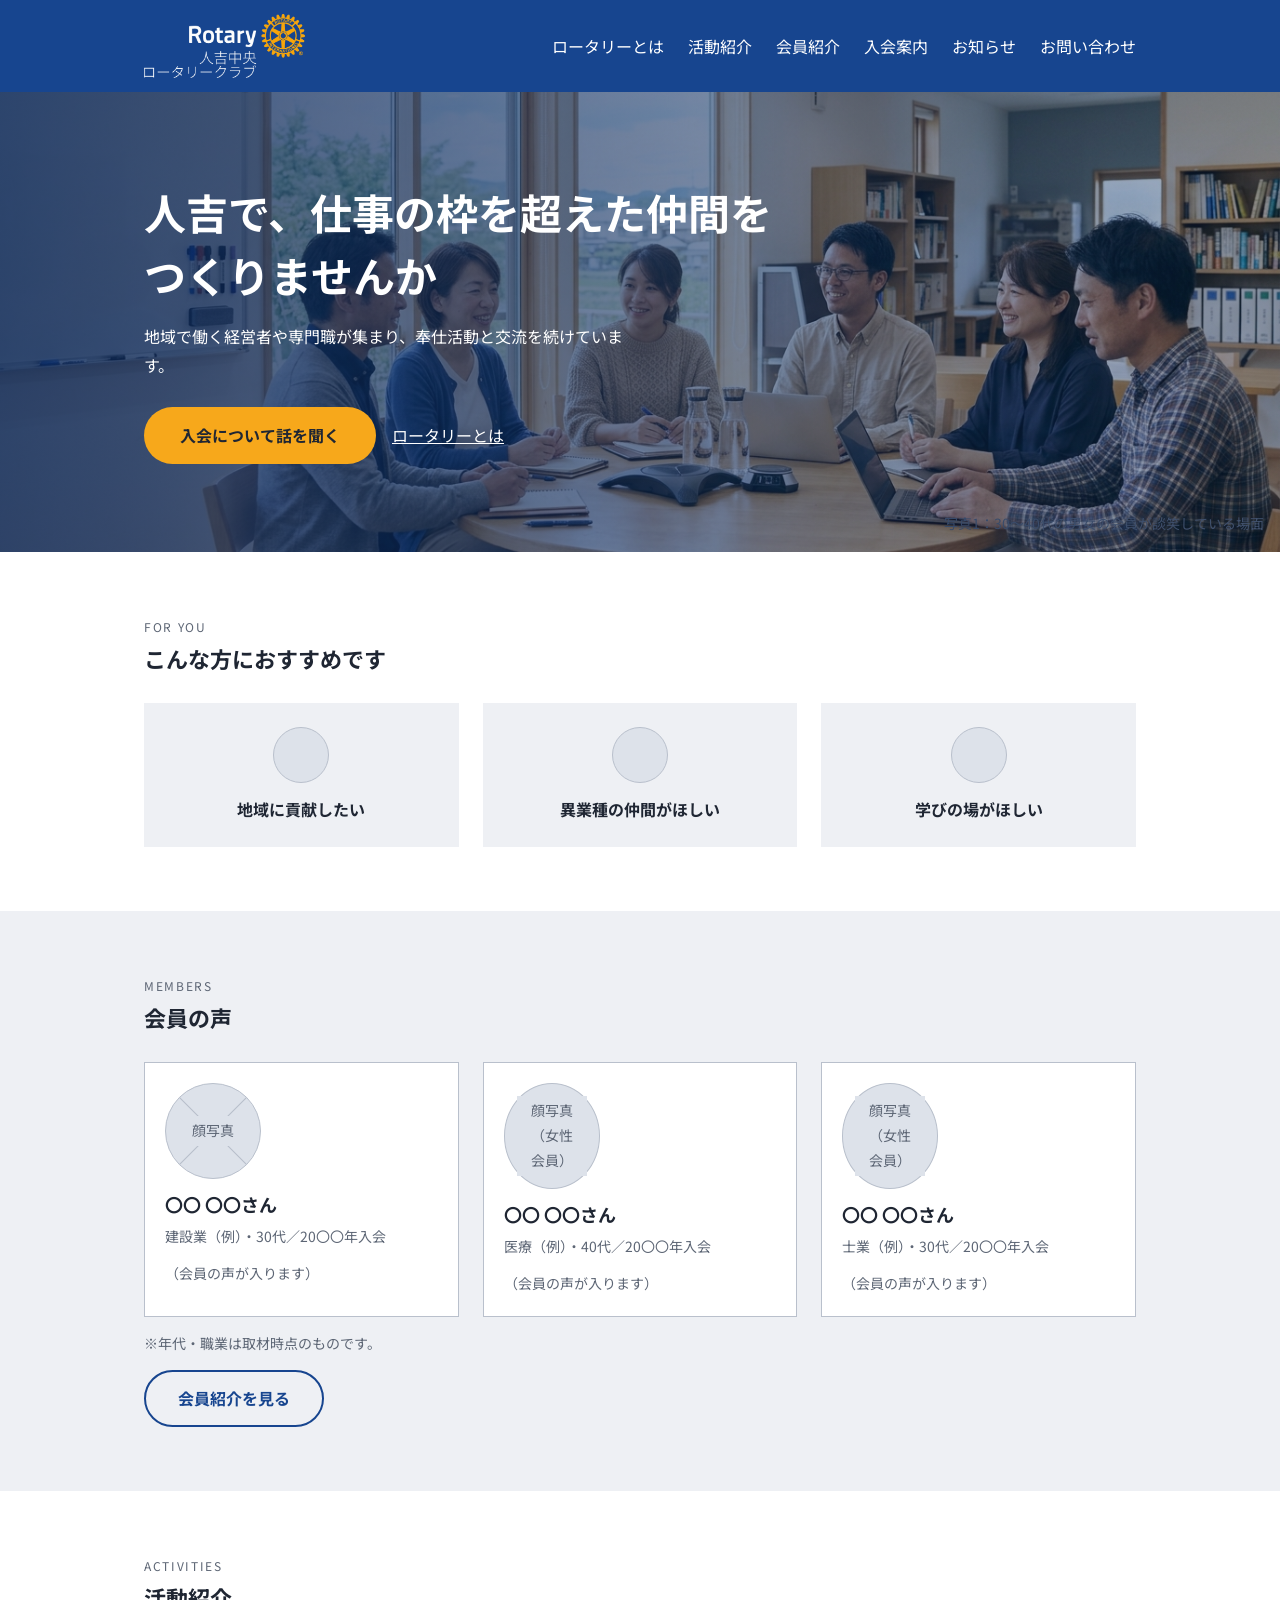
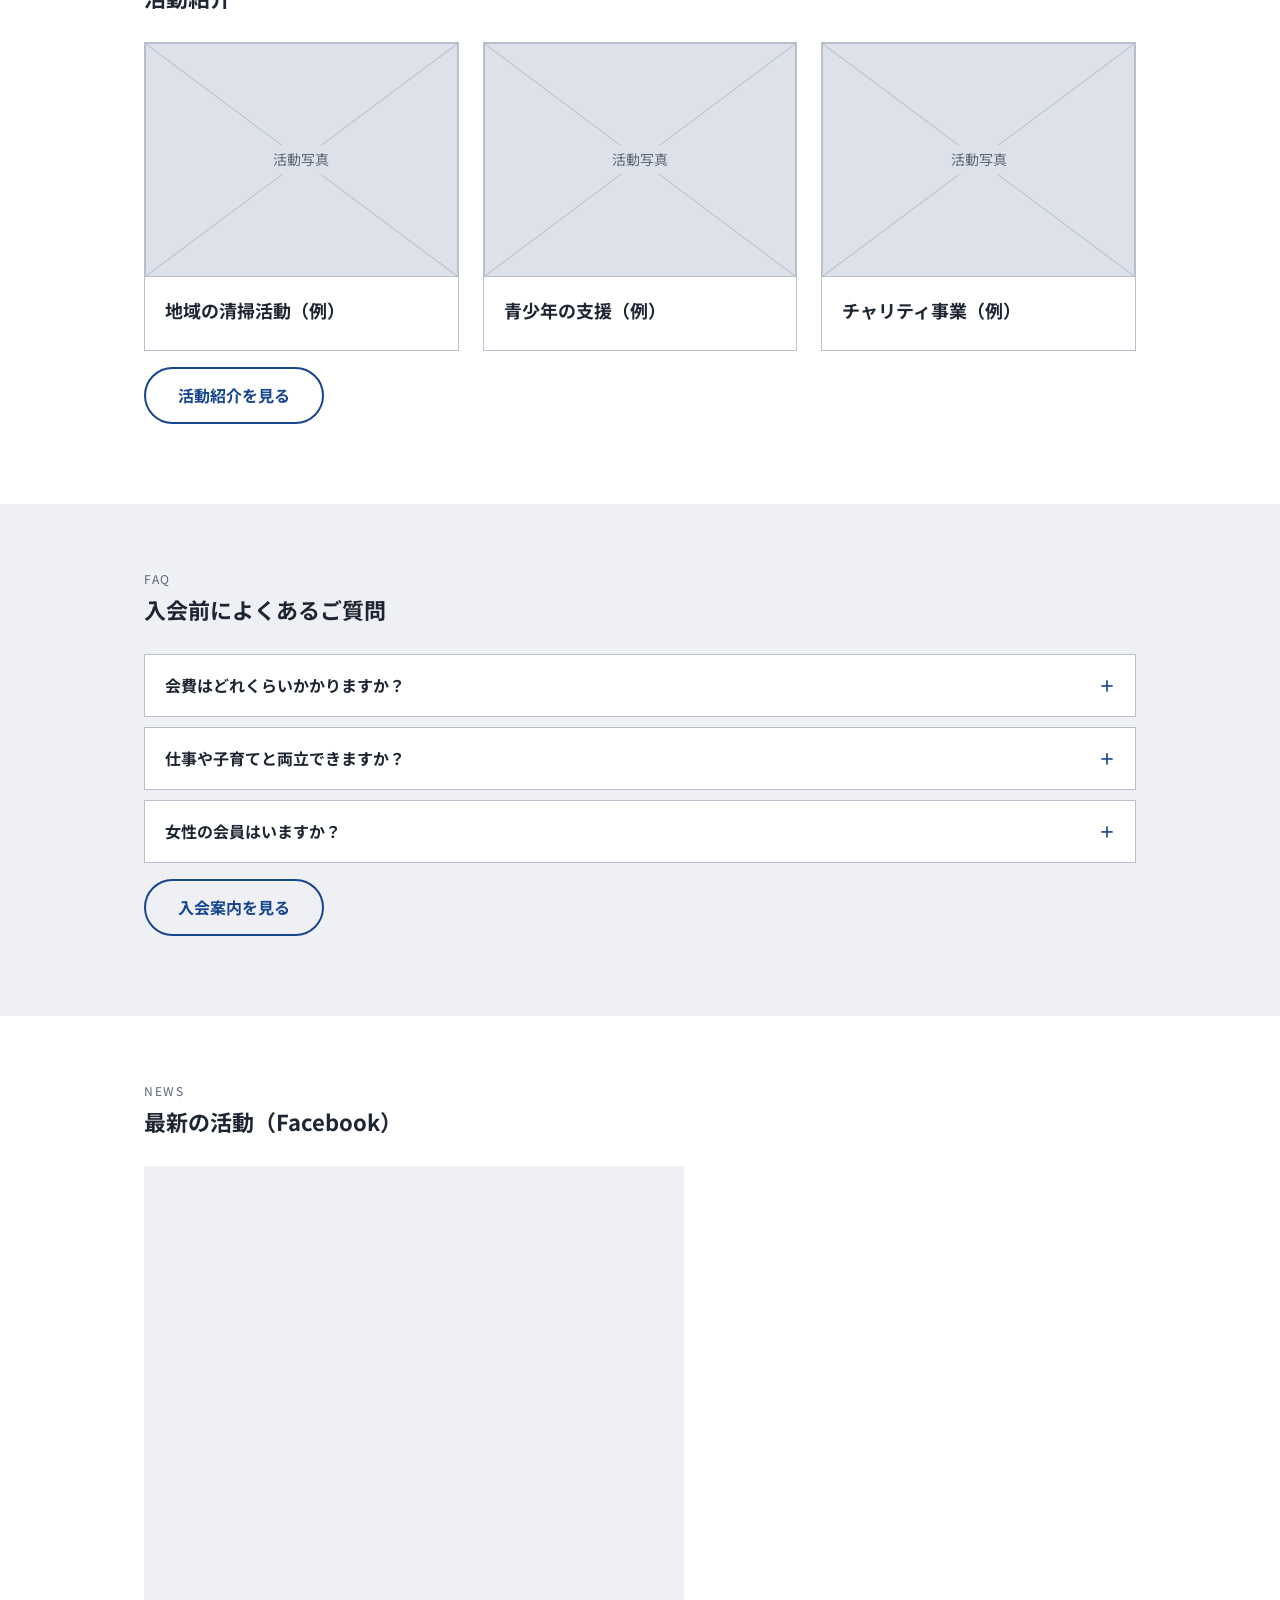
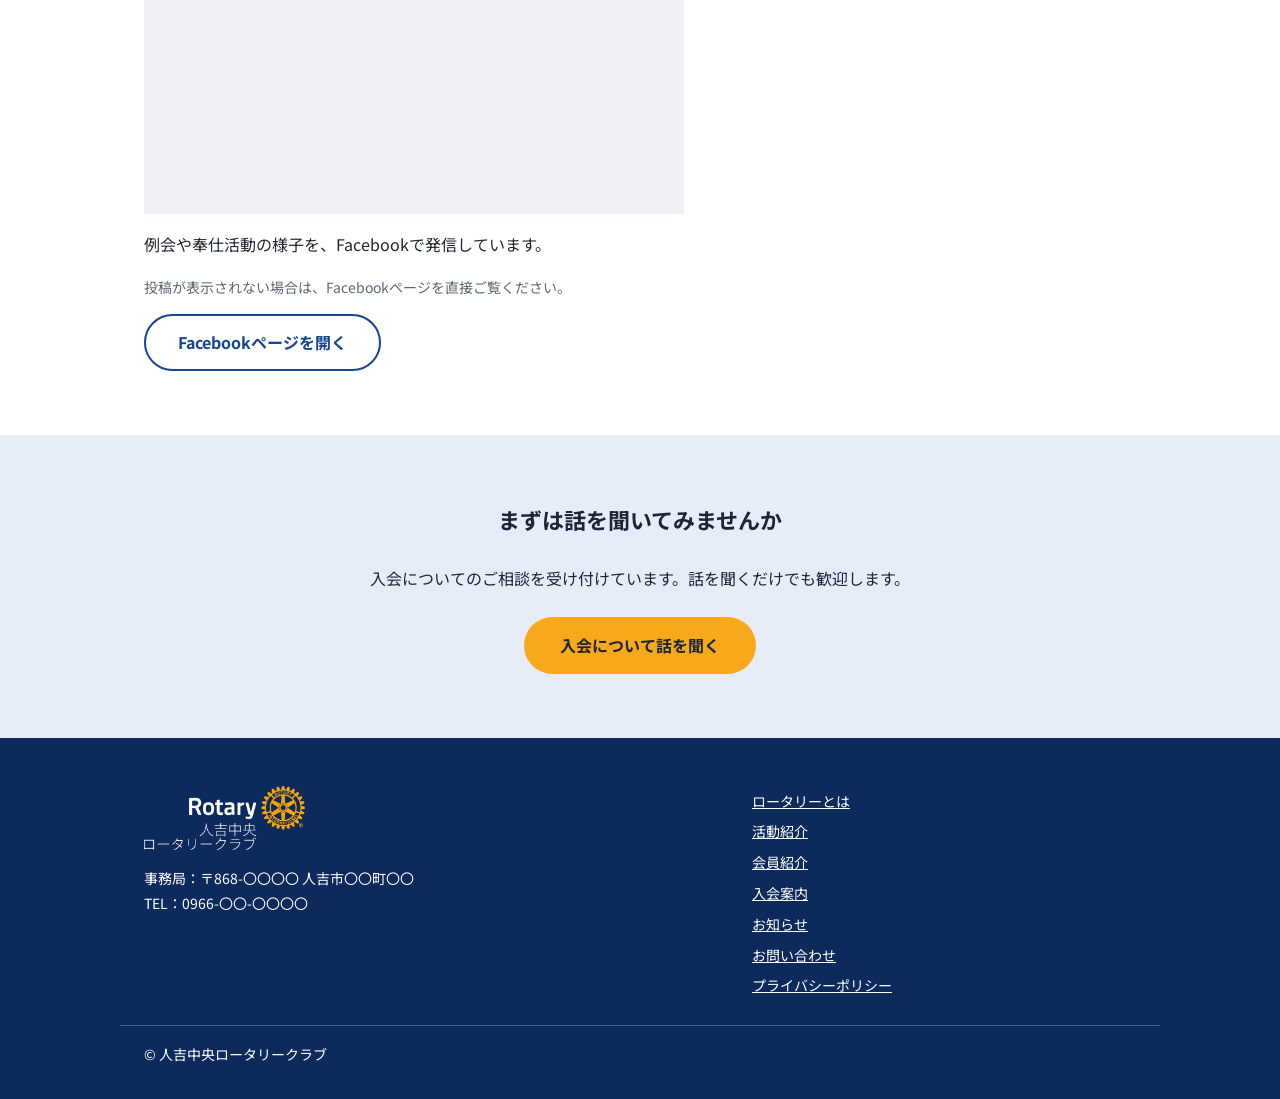
==== commit cbff04c0: "改行版_改定" ====
--- a/hitoyoshi-rotary-site/index.html
+++ b/hitoyoshi-rotary-site/index.html
@@ -28,9 +28,9 @@
     </header>
     <main>
       <section class="hero" style="padding:0">
-        <div class="slide on" role="img" aria-label="写真1：30〜40代の男女の会員が談笑している場面">写真1：30〜40代の男女の会員が談笑している場面</div>
-        <div class="slide" role="img" aria-label="写真2：地域の奉仕活動に取り組む会員">写真2：地域の奉仕活動に取り組む会員</div>
-        <div class="slide" role="img" aria-label="写真3：女性会員が例会で話している場面">写真3：女性会員が例会で話している場面</div>
+        <div class="slide on" role="img" aria-label="写真1：30〜40代の男女の会員が談笑している場面" style="background-image:url('assets/image1_sample.jpg');background-size:cover;background-position:center">写真1：30〜40代の男女の会員が談笑している場面</div>
+        <div class="slide" role="img" aria-label="写真2：地域の奉仕活動に取り組む会員" style="background-image:url('assets/image2_sample.jpg');background-size:cover;background-position:center">写真2：地域の奉仕活動に取り組む会員</div>
+        <div class="slide" role="img" aria-label="写真3：女性会員が例会で話している場面" style="background-image:url('assets/image3_sample.jpg');background-size:cover;background-position:center">写真3：女性会員が例会で話している場面</div>
         <div class="wrap">
           <h1>人吉で、仕事の枠を超えた仲間をつくりませんか</h1>
           <p>地域で働く経営者や専門職が集まり、奉仕活動と交流を続けています。</p>
@@ -197,4 +197,4 @@
     </div>
     <script src="js/main.js"></script>
   </body>
-</html>
+</html>
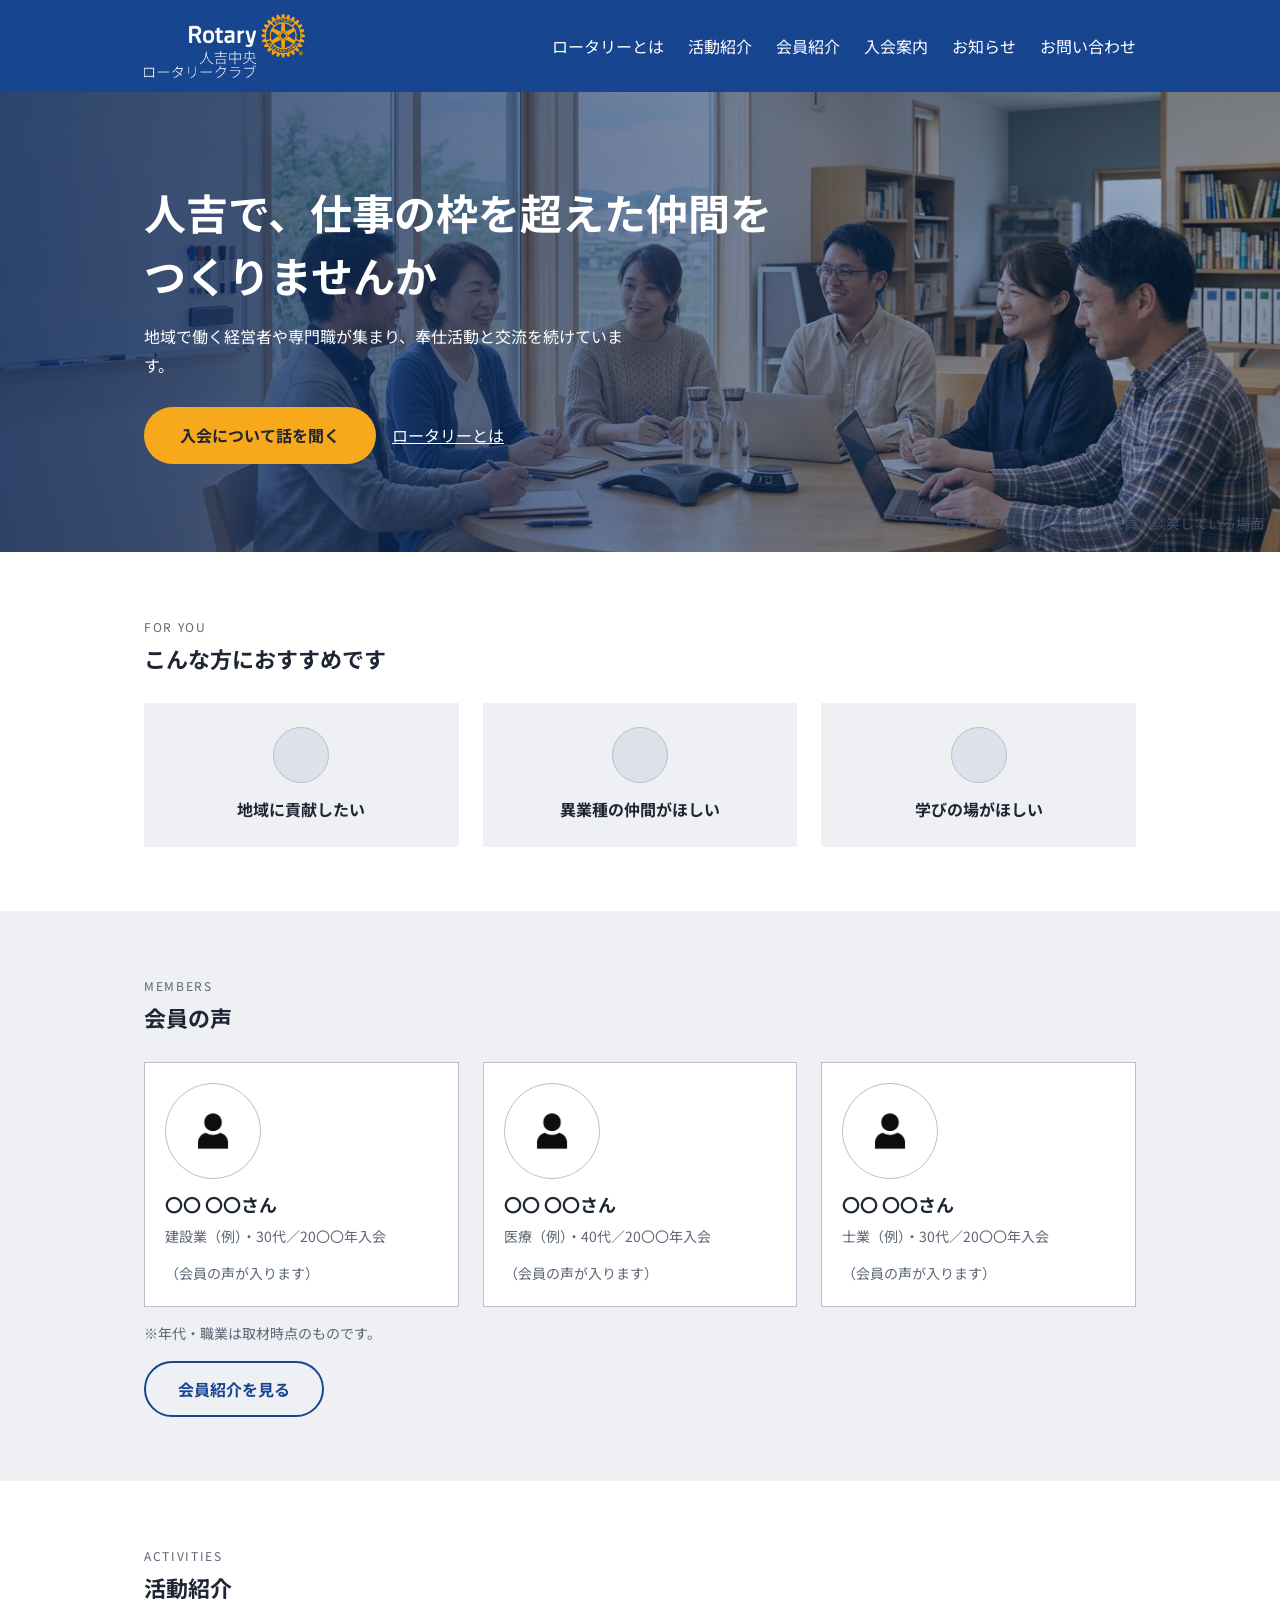
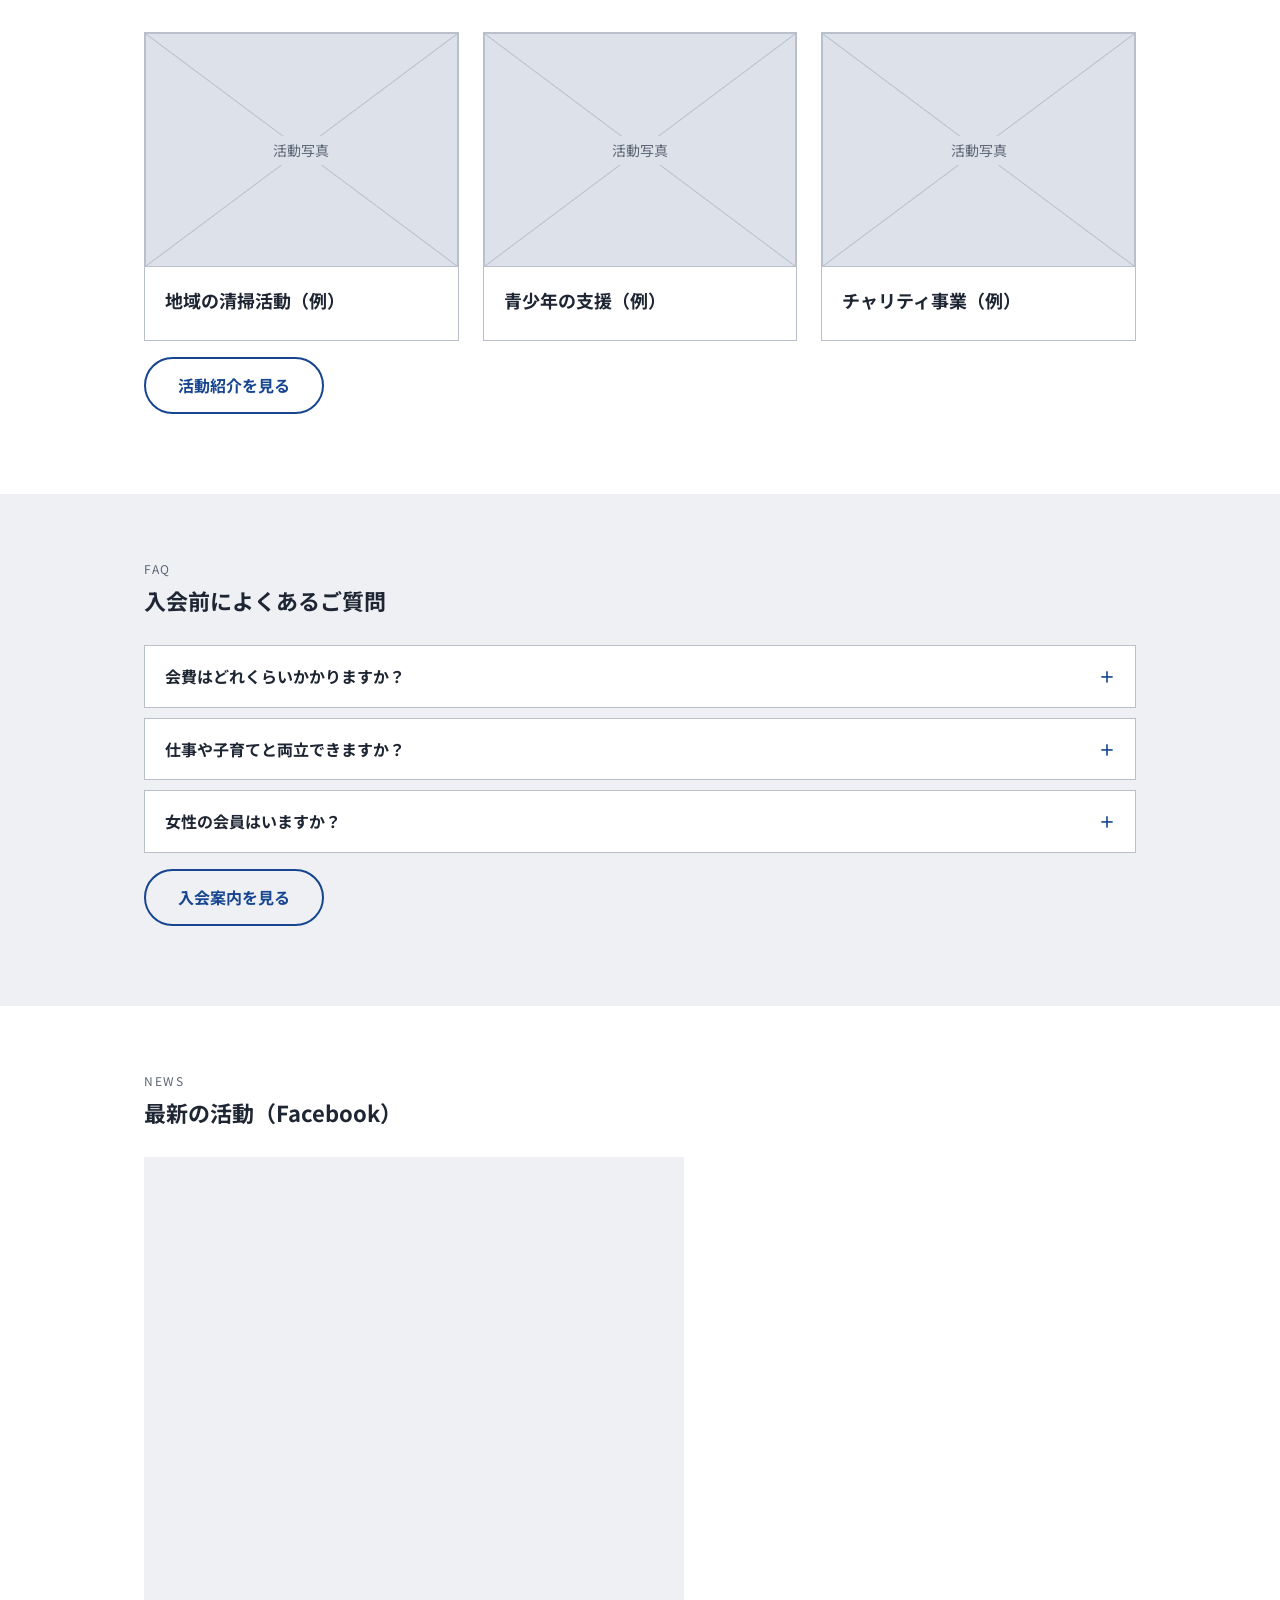
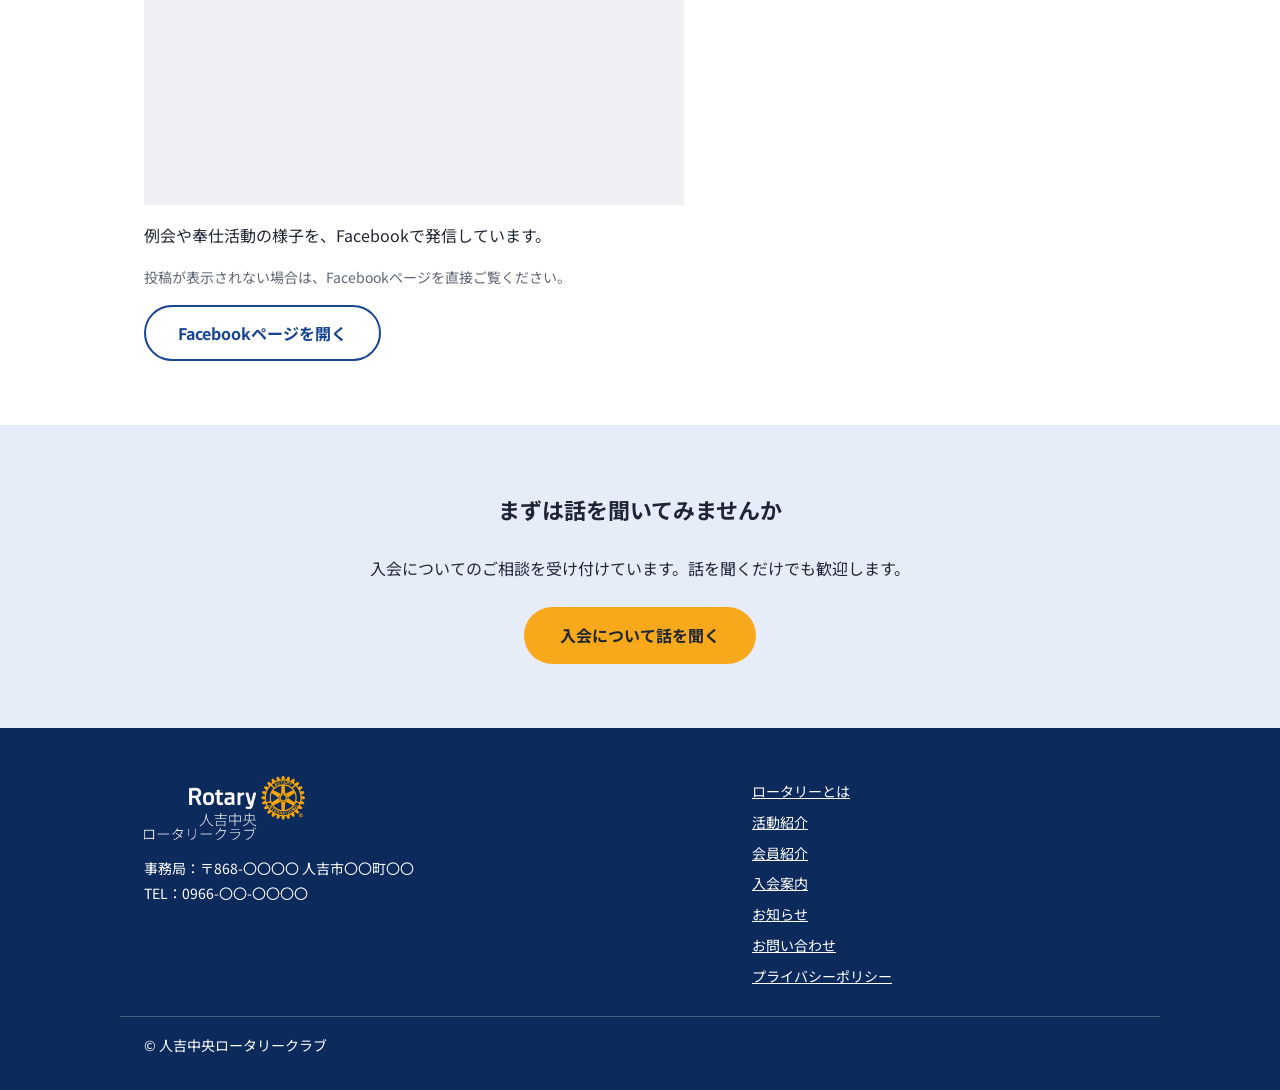
==== commit d25496b0: "join_members" ====
--- a/hitoyoshi-rotary-site/index.html
+++ b/hitoyoshi-rotary-site/index.html
@@ -68,6 +68,7 @@
                 <div style="width:96px;margin-bottom:12px">
                   <div class="ph sq" role="img" aria-label="顔写真">
                     <span>顔写真</span>
+                    <img src="assets/images.png" alt="〇〇 〇〇さんの顔写真" width="96" height="96" onerror="this.remove()">
                   </div>
                 </div>
                 <h3>〇〇 〇〇さん</h3>
@@ -80,6 +81,7 @@
                 <div style="width:96px;margin-bottom:12px">
                   <div class="ph sq" role="img" aria-label="顔写真（女性会員）">
                     <span>顔写真（女性会員）</span>
+                    <img src="assets/images.png" alt="〇〇 〇〇さんの顔写真" width="96" height="96" onerror="this.remove()">
                   </div>
                 </div>
                 <h3>〇〇 〇〇さん</h3>
@@ -92,6 +94,7 @@
                 <div style="width:96px;margin-bottom:12px">
                   <div class="ph sq" role="img" aria-label="顔写真（女性会員）">
                     <span>顔写真（女性会員）</span>
+                    <img src="assets/images.png" alt="〇〇 〇〇さんの顔写真" width="96" height="96" onerror="this.remove()">
                   </div>
                 </div>
                 <h3>〇〇 〇〇さん</h3>
--- a/hitoyoshi-rotary-site/css/style.css
+++ b/hitoyoshi-rotary-site/css/style.css
@@ -32,6 +32,8 @@
 .ph{aspect-ratio:4/3;background:var(--gray);border:1px solid var(--line);display:grid;place-items:center;text-align:center;color:var(--sub);font-size:14px;padding:12px;background-image:linear-gradient(to top right,transparent calc(50% - 1px),var(--line) 50%,transparent calc(50% + 1px)),linear-gradient(to bottom right,transparent calc(50% - 1px),var(--line) 50%,transparent calc(50% + 1px))}
 .ph span{background:var(--gray);padding:2px 10px}
 .ph.sq{aspect-ratio:1/1;border-radius:50%}
+.ph{position:relative;overflow:hidden}
+.ph img{position:absolute;inset:0;width:100%;height:100%;object-fit:cover;border-radius:inherit}
 .grid{display:grid;gap:24px}.g3{grid-template-columns:repeat(3,1fr)}.g2{grid-template-columns:1fr 1fr}.g4{grid-template-columns:repeat(4,1fr)}
 @media(max-width:860px){.g3,.g4{grid-template-columns:1fr}.g2{grid-template-columns:1fr}}
 .card{background:#fff;border:1px solid var(--line)}
@@ -93,4 +95,4 @@
 /* sticky(mobile) */
 .fx{display:none}
 @media(max-width:860px){.fx{display:block;position:fixed;left:0;right:0;bottom:0;z-index:15;background:#fff;border-top:1px solid var(--line);padding:10px 16px calc(10px + env(safe-area-inset-bottom,0px))}.fx .btn{display:block;text-align:center}}
-@media(prefers-reduced-motion:reduce){*{transition:none!important;scroll-behavior:auto!important}}
+@media(prefers-reduced-motion:reduce){*{transition:none!important;scroll-behavior:auto!important}}
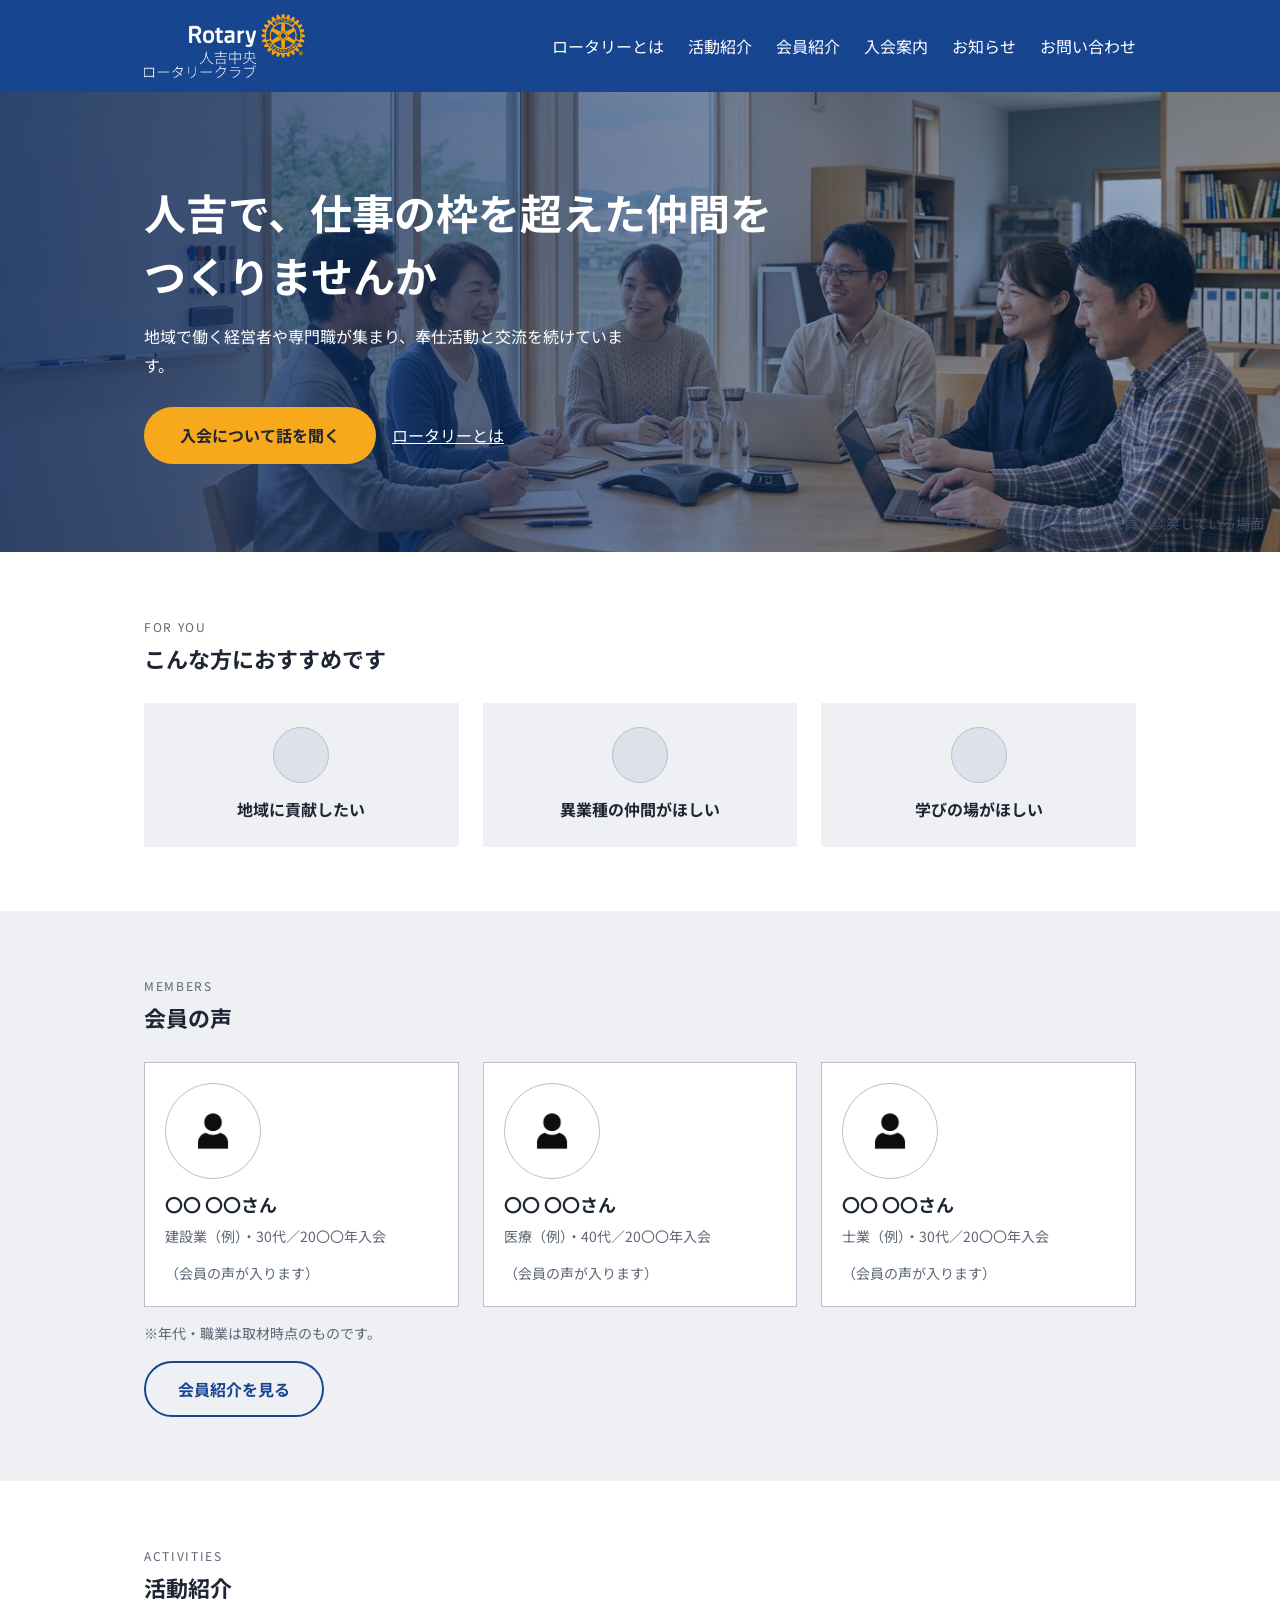
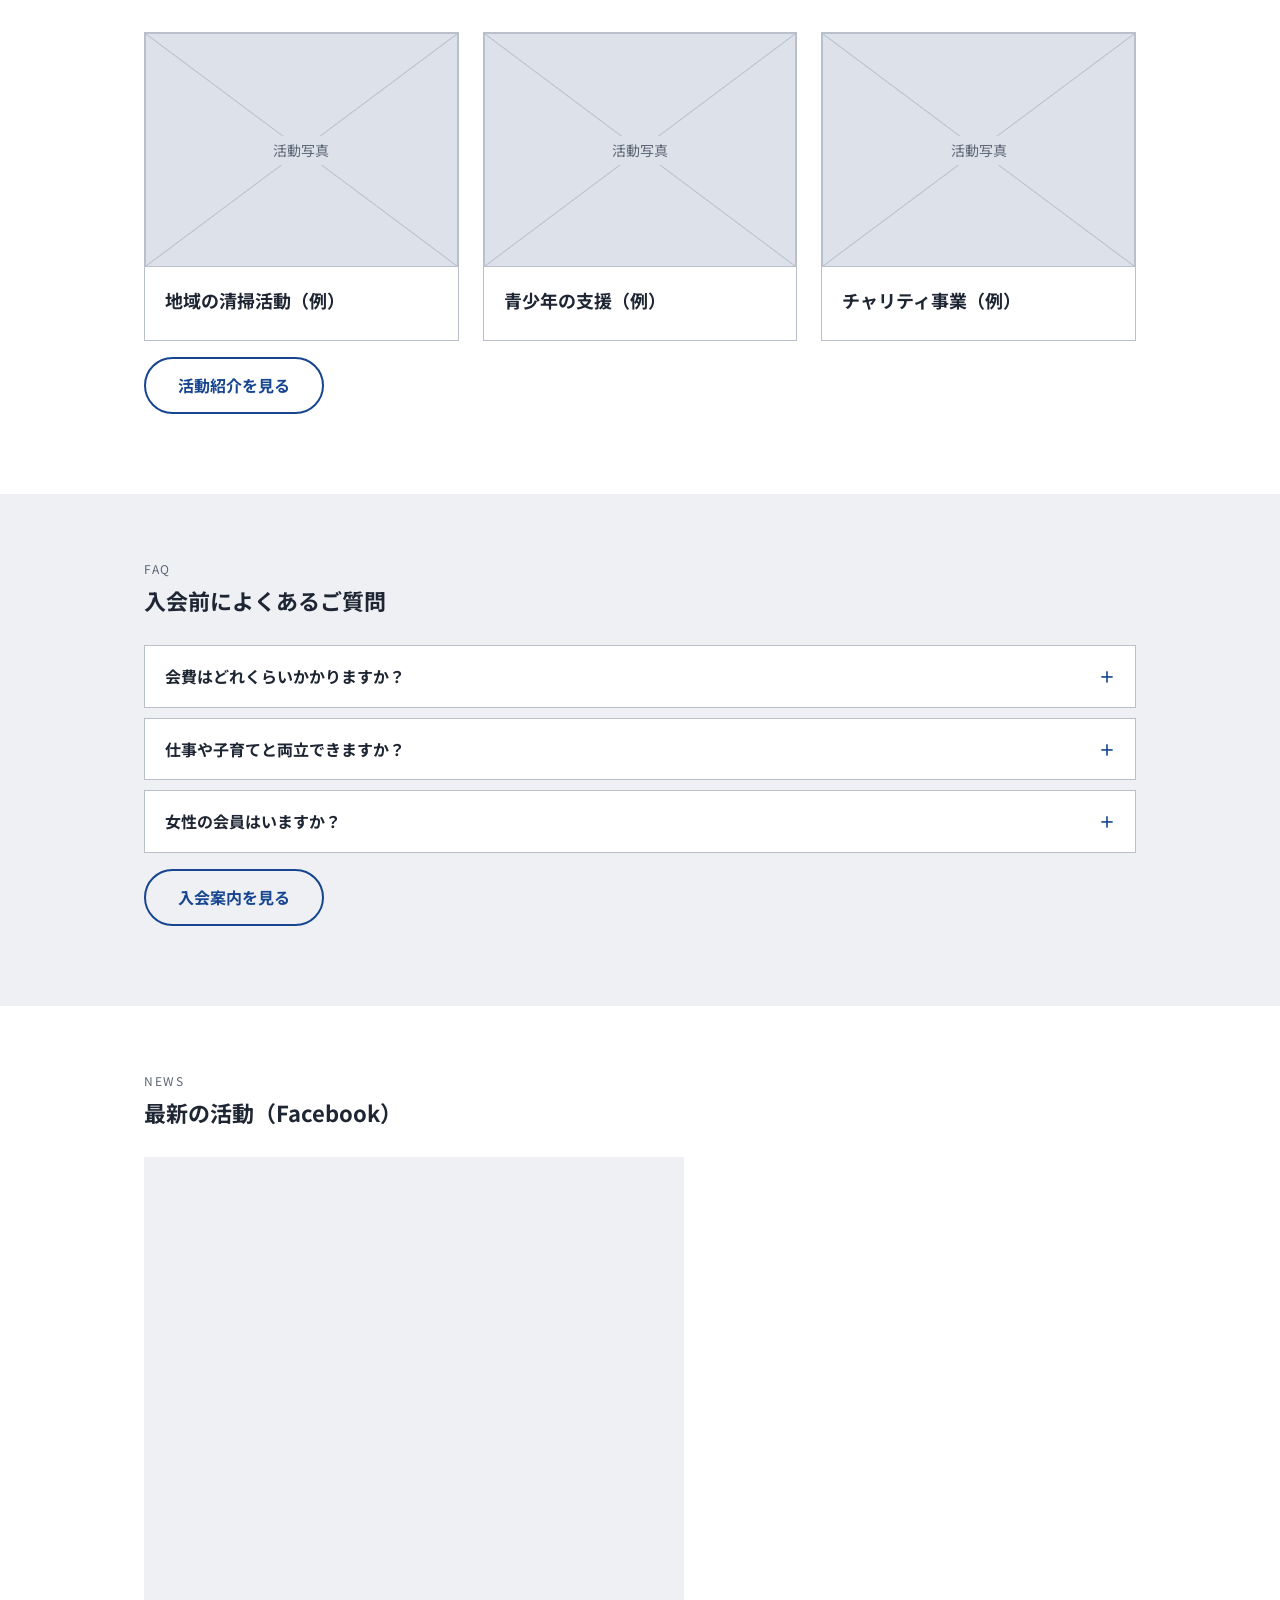
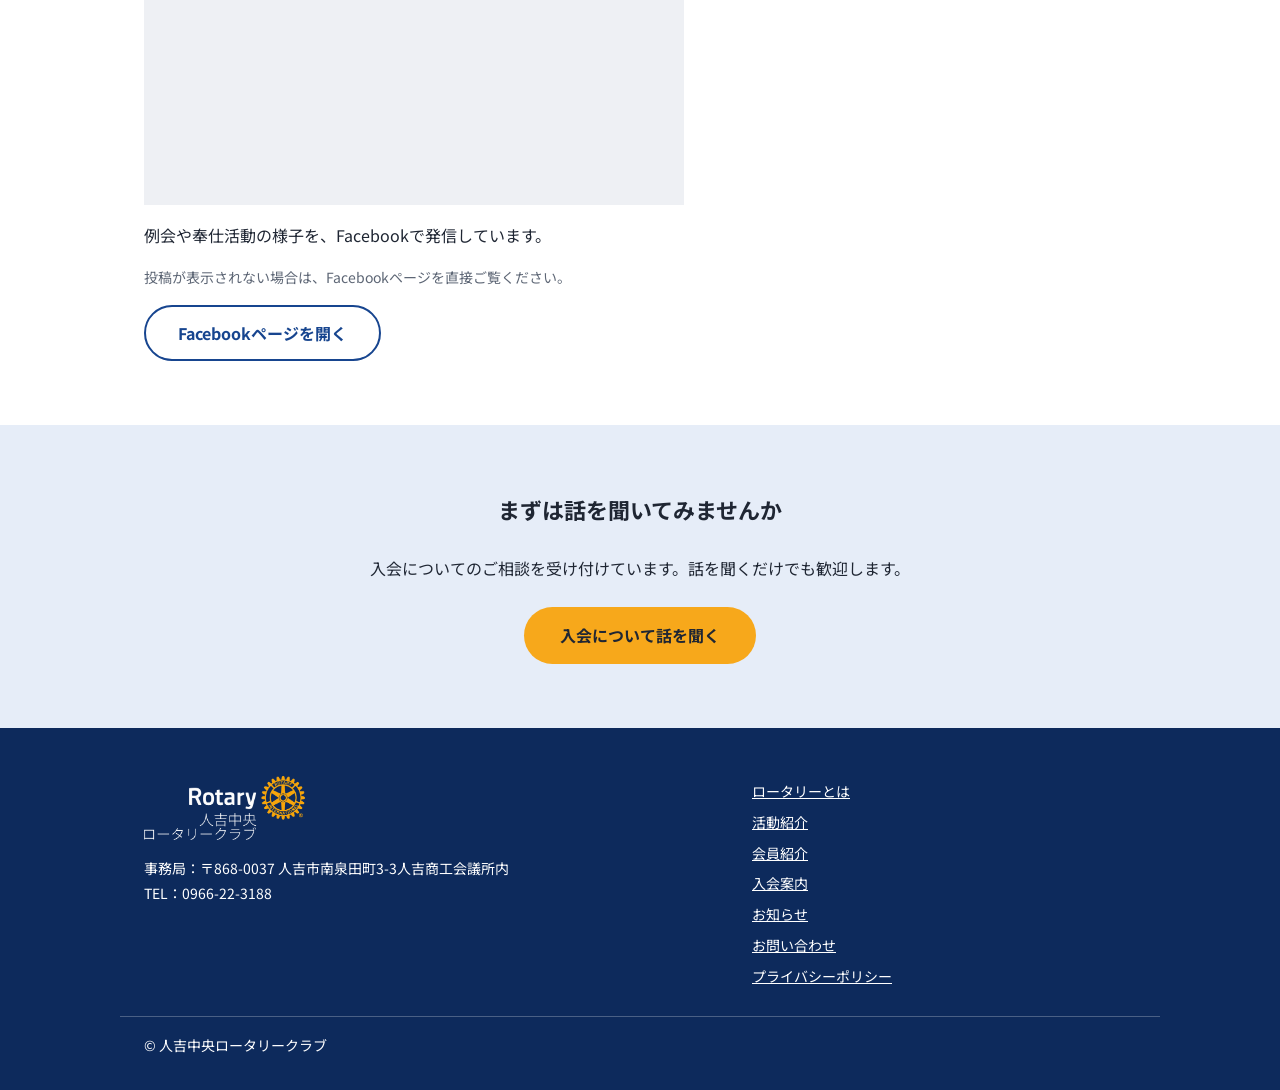
==== commit 0ac532b5: "住所" ====
--- a/hitoyoshi-rotary-site/index.html
+++ b/hitoyoshi-rotary-site/index.html
@@ -182,7 +182,7 @@
     </main>
     <footer>
       <div class="wrap">
-        <div><img src="assets/logo.png" alt="人吉中央ロータリークラブ（Rotary）">事務局：〒868-〇〇〇〇 人吉市〇〇町〇〇<br>TEL：0966-〇〇-〇〇〇〇</div>
+        <div><img src="assets/logo.png" alt="人吉中央ロータリークラブ（Rotary）">事務局：〒868-0037 人吉市南泉田町3-3人吉商工会議所内<br>TEL：0966-22-3188</div>
         <ul>
           <li><a href="about.html">ロータリーとは</a></li>
           <li><a href="activities.html">活動紹介</a></li>
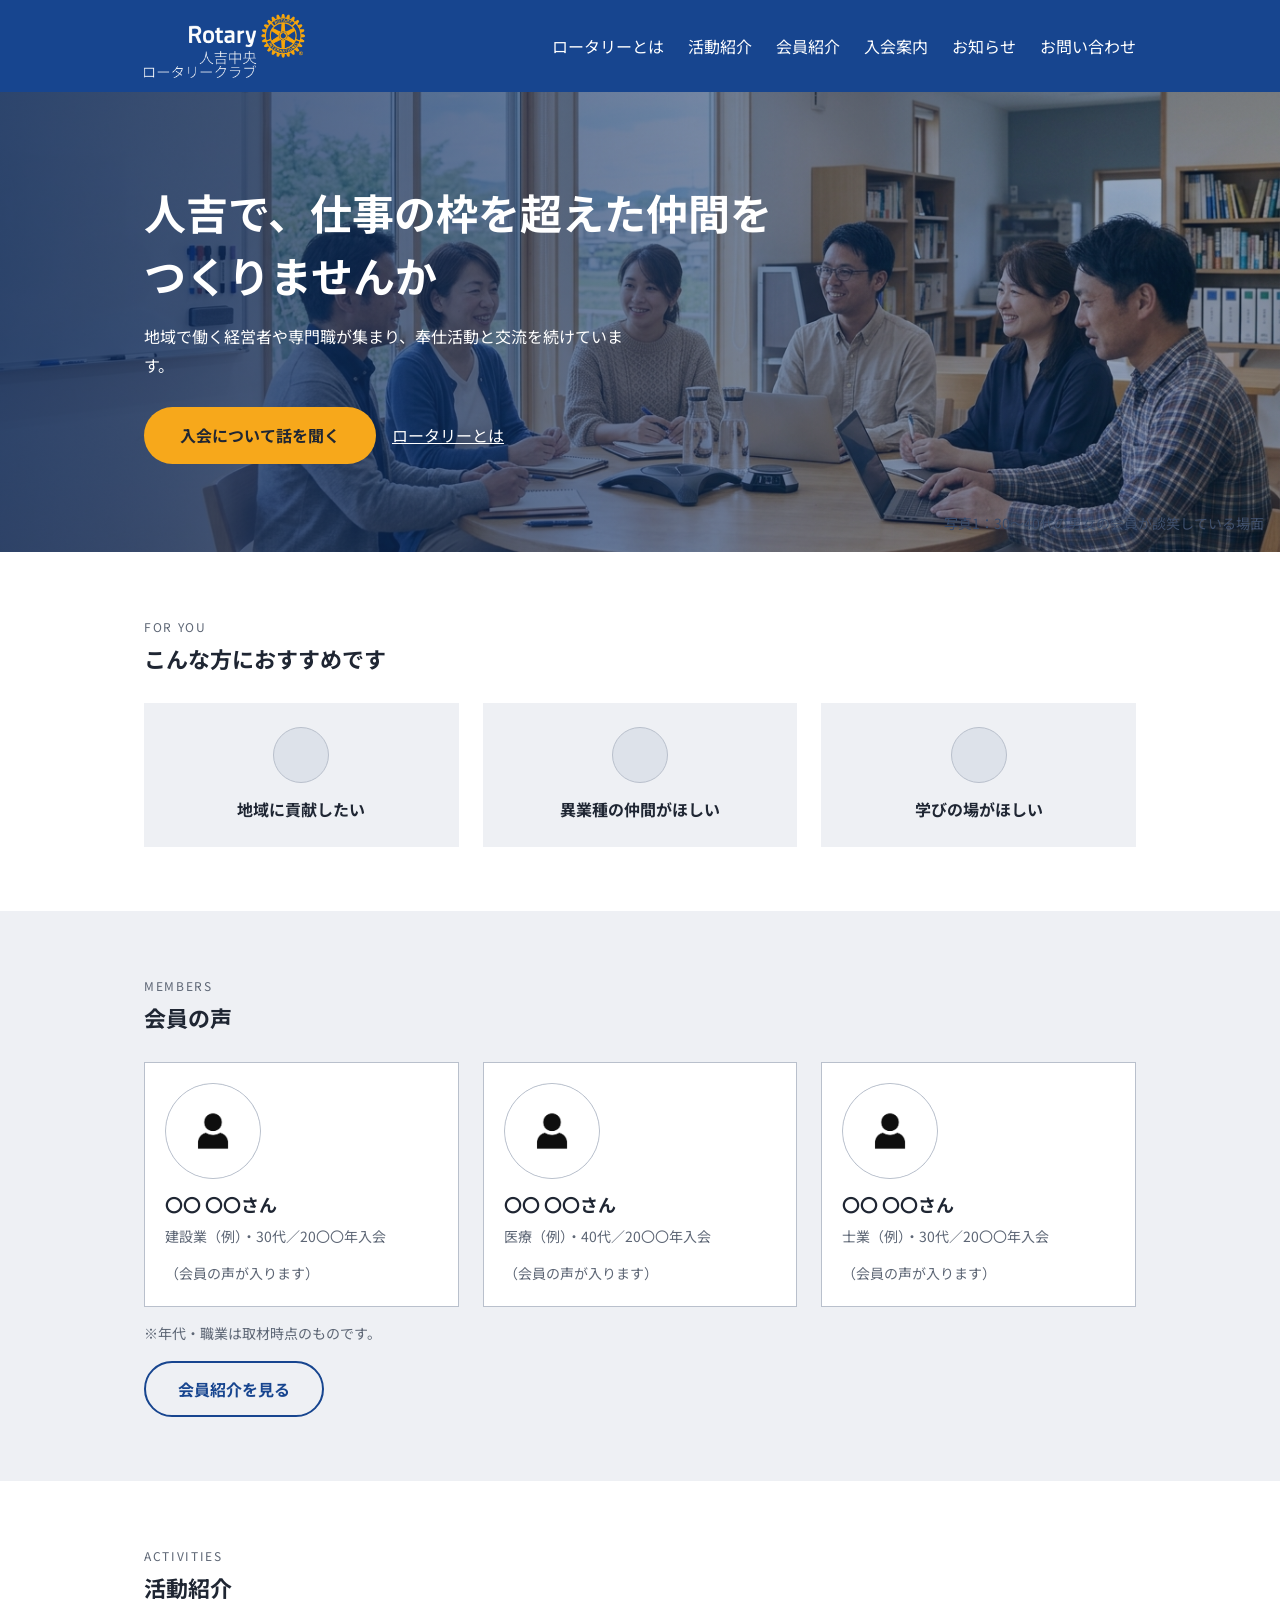
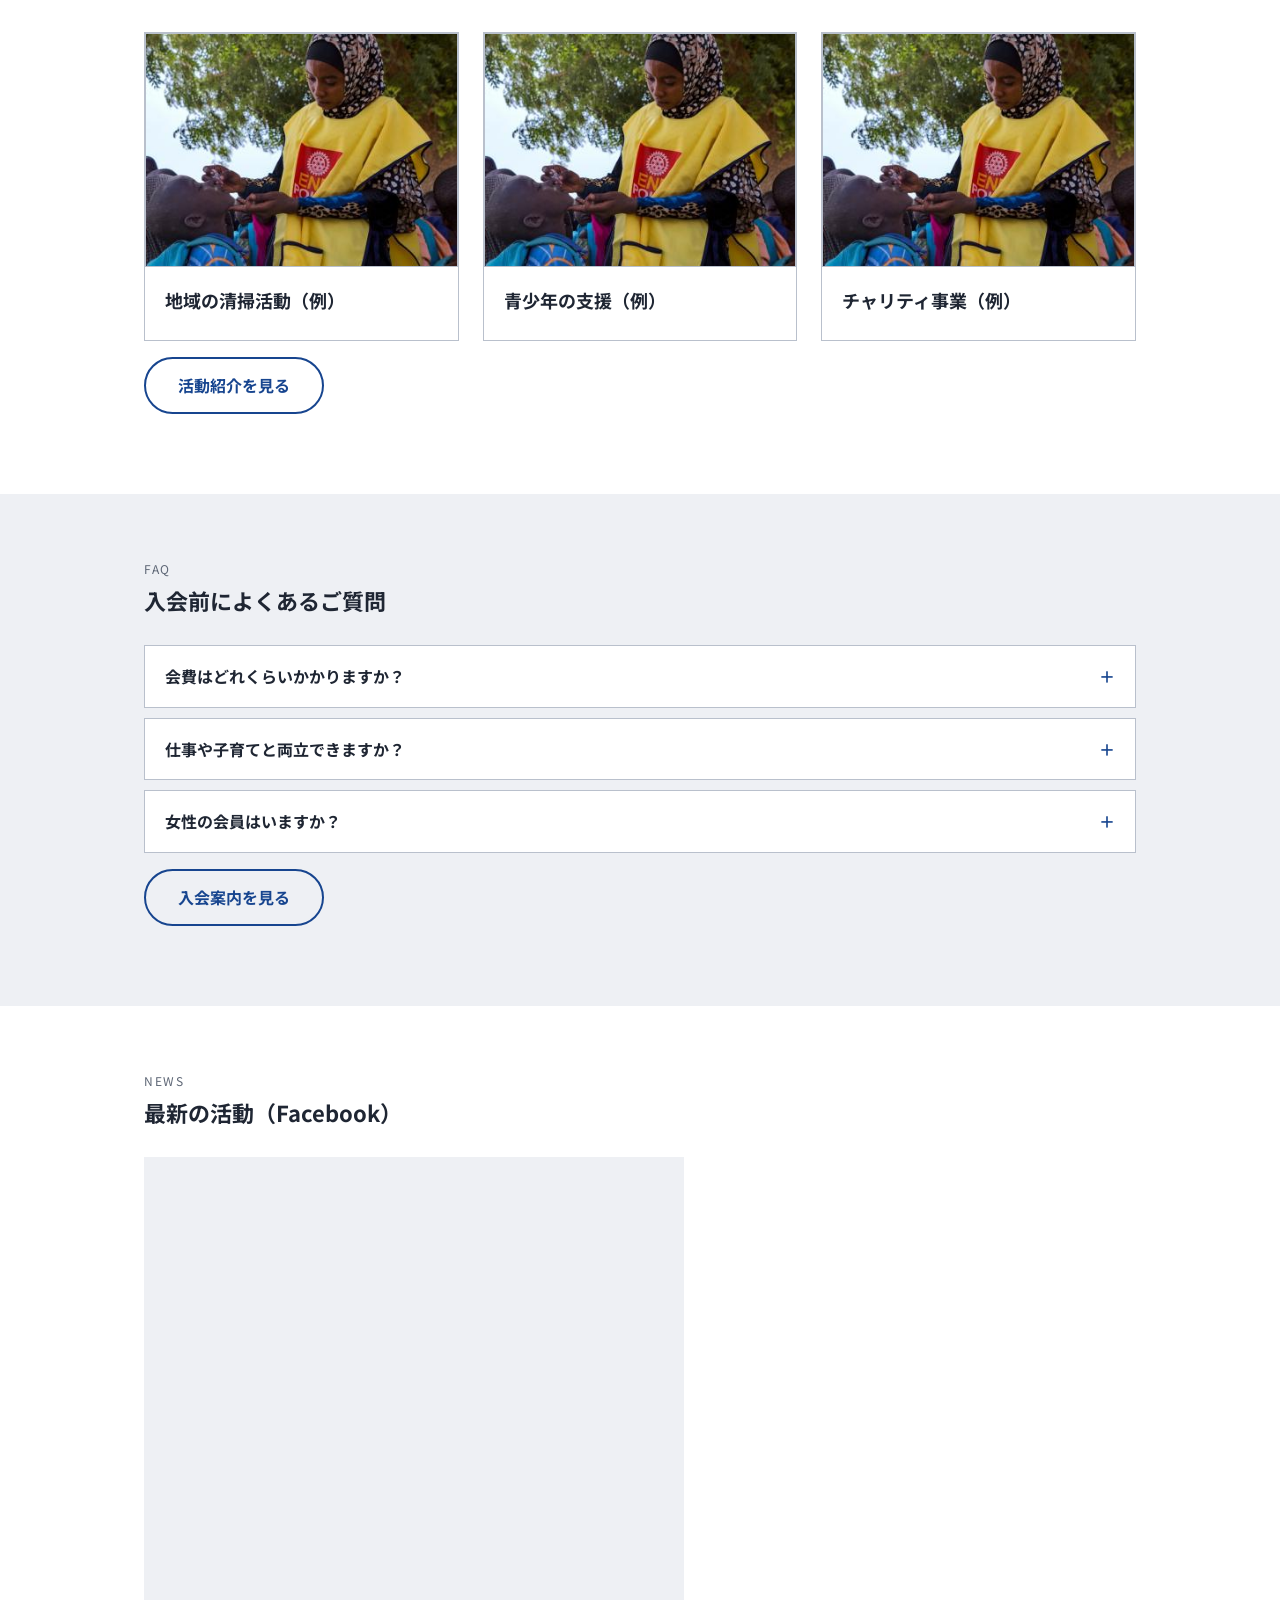
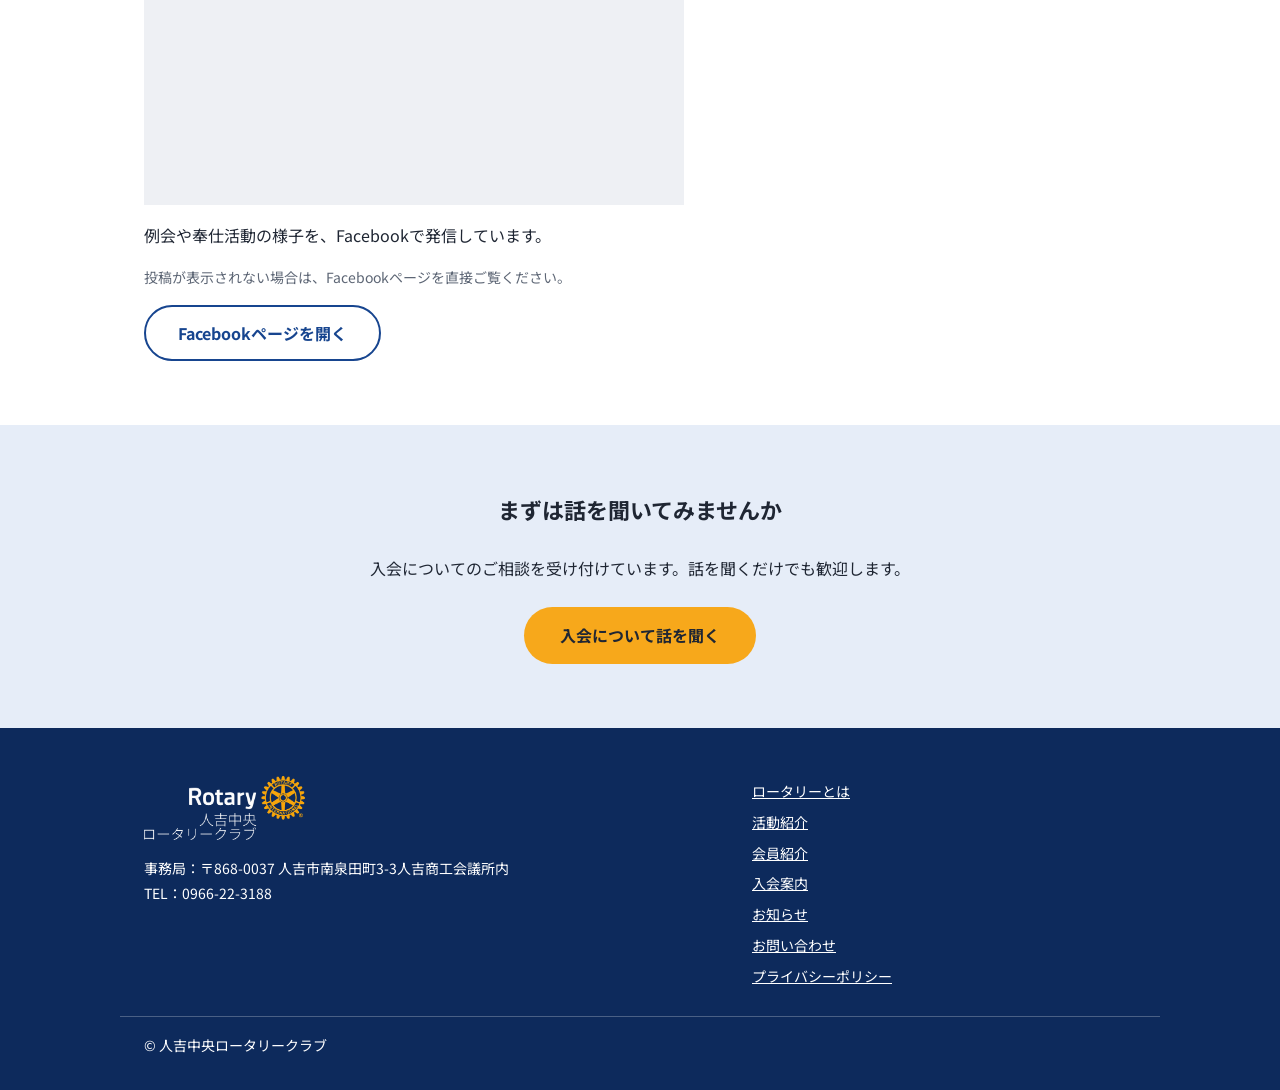
==== commit a420abc7: "about_activities_index" ====
--- a/hitoyoshi-rotary-site/index.html
+++ b/hitoyoshi-rotary-site/index.html
@@ -66,10 +66,9 @@
             <article class="card">
               <div class="in">
                 <div style="width:96px;margin-bottom:12px">
-                  <div class="ph sq" role="img" aria-label="顔写真">
-                    <span>顔写真</span>
-                    <img src="assets/images.png" alt="〇〇 〇〇さんの顔写真" width="96" height="96" onerror="this.remove()">
-                  </div>
+                  <div class="ph sq">
+<img src="assets/images.png" alt="〇〇 〇〇さんの顔写真" width="96" height="96">
+</div>
                 </div>
                 <h3>〇〇 〇〇さん</h3>
                 <p class="sub" style="margin:0 0 12px">建設業（例）・30代／20〇〇年入会</p>
@@ -79,10 +78,9 @@
             <article class="card">
               <div class="in">
                 <div style="width:96px;margin-bottom:12px">
-                  <div class="ph sq" role="img" aria-label="顔写真（女性会員）">
-                    <span>顔写真（女性会員）</span>
-                    <img src="assets/images.png" alt="〇〇 〇〇さんの顔写真" width="96" height="96" onerror="this.remove()">
-                  </div>
+                  <div class="ph sq">
+<img src="assets/images.png" alt="〇〇 〇〇さんの顔写真" width="96" height="96">
+</div>
                 </div>
                 <h3>〇〇 〇〇さん</h3>
                 <p class="sub" style="margin:0 0 12px">医療（例）・40代／20〇〇年入会</p>
@@ -92,10 +90,9 @@
             <article class="card">
               <div class="in">
                 <div style="width:96px;margin-bottom:12px">
-                  <div class="ph sq" role="img" aria-label="顔写真（女性会員）">
-                    <span>顔写真（女性会員）</span>
-                    <img src="assets/images.png" alt="〇〇 〇〇さんの顔写真" width="96" height="96" onerror="this.remove()">
-                  </div>
+                  <div class="ph sq">
+<img src="assets/images.png" alt="〇〇 〇〇さんの顔写真" width="96" height="96">
+</div>
                 </div>
                 <h3>〇〇 〇〇さん</h3>
                 <p class="sub" style="margin:0 0 12px">士業（例）・30代／20〇〇年入会</p>
@@ -113,25 +110,25 @@
           <h2>活動紹介</h2>
           <div class="grid g3">
             <article class="card">
-              <div class="ph " role="img" aria-label="活動写真">
-                <span>活動写真</span>
-              </div>
+              <div class="ph ">
+<img src="assets/20170227_NG_017.jpg" alt="ロータリーの活動の様子" loading="lazy">
+</div>
               <div class="in">
                 <h3>地域の清掃活動（例）</h3>
               </div>
             </article>
             <article class="card">
-              <div class="ph " role="img" aria-label="活動写真">
-                <span>活動写真</span>
-              </div>
+              <div class="ph ">
+<img src="assets/20170227_NG_017.jpg" alt="ロータリーの活動の様子" loading="lazy">
+</div>
               <div class="in">
                 <h3>青少年の支援（例）</h3>
               </div>
             </article>
             <article class="card">
-              <div class="ph " role="img" aria-label="活動写真">
-                <span>活動写真</span>
-              </div>
+              <div class="ph ">
+<img src="assets/20170227_NG_017.jpg" alt="ロータリーの活動の様子" loading="lazy">
+</div>
               <div class="in">
                 <h3>チャリティ事業（例）</h3>
               </div>
